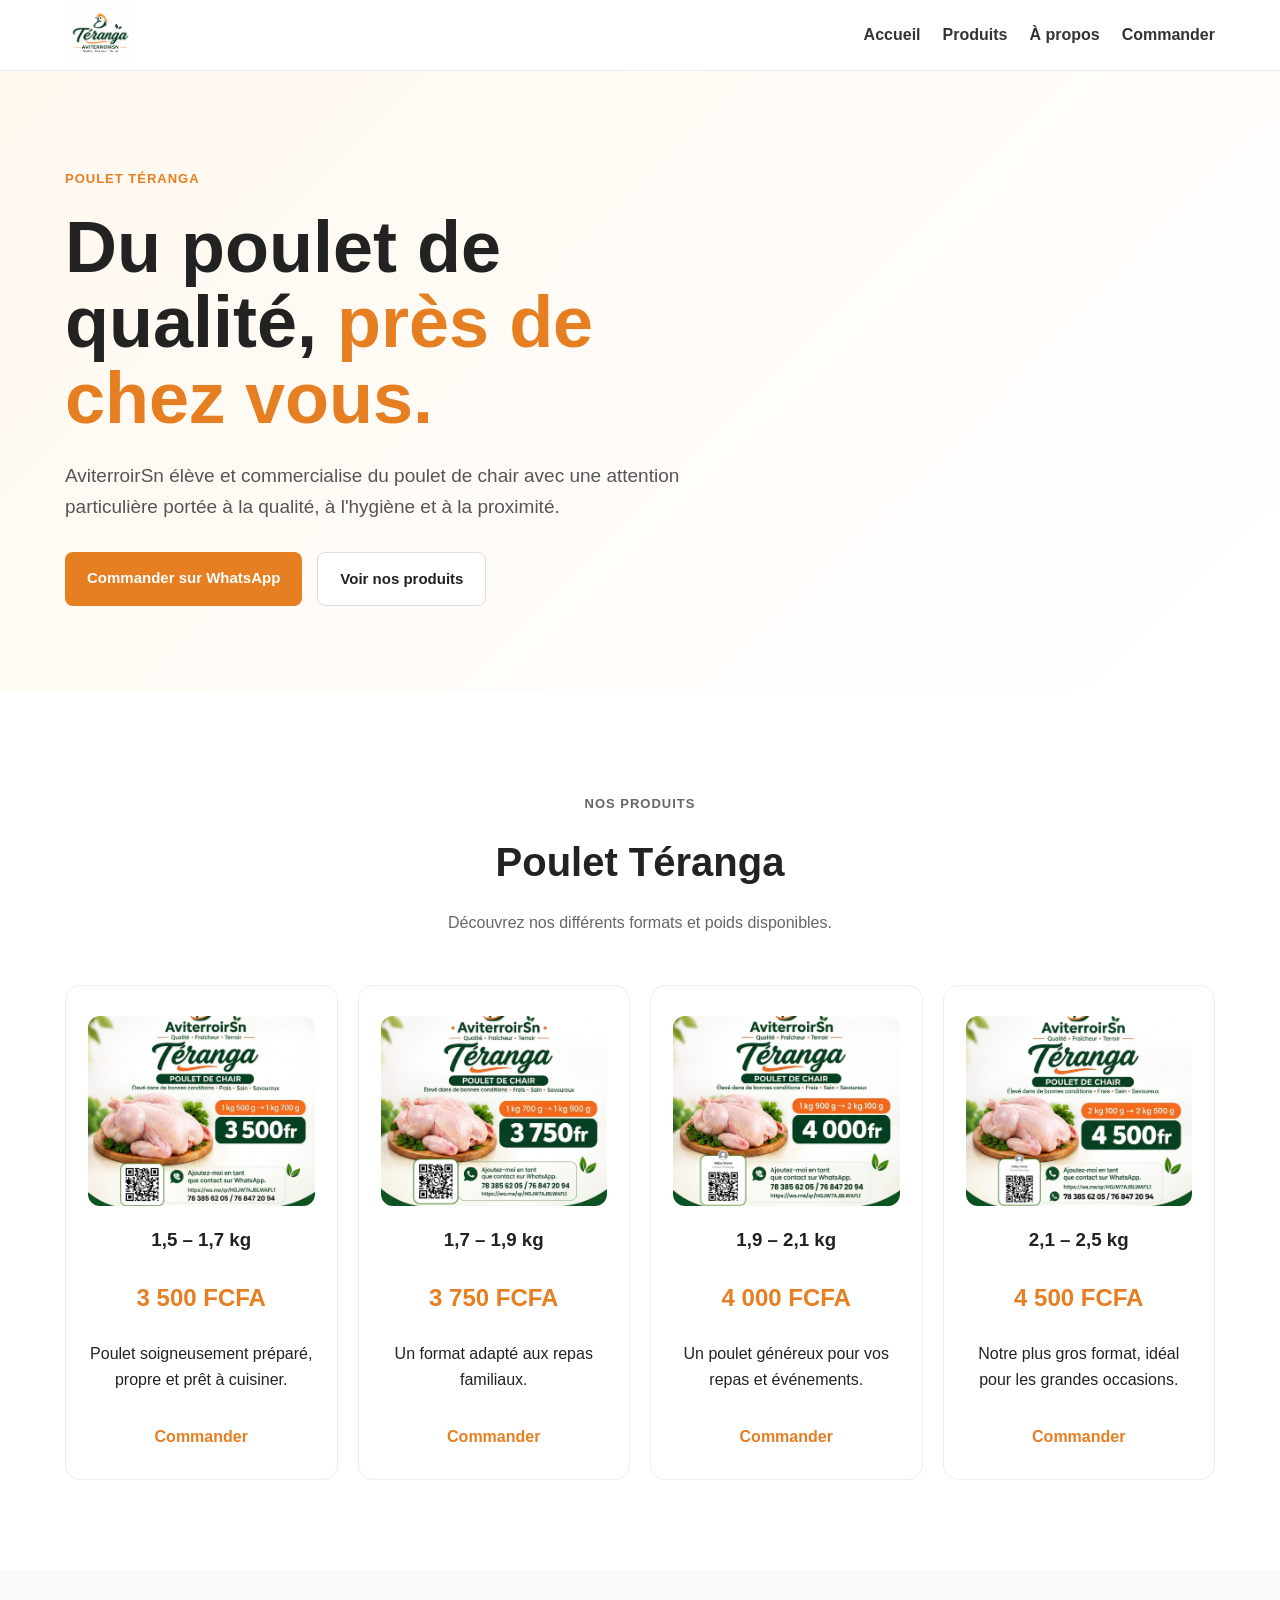
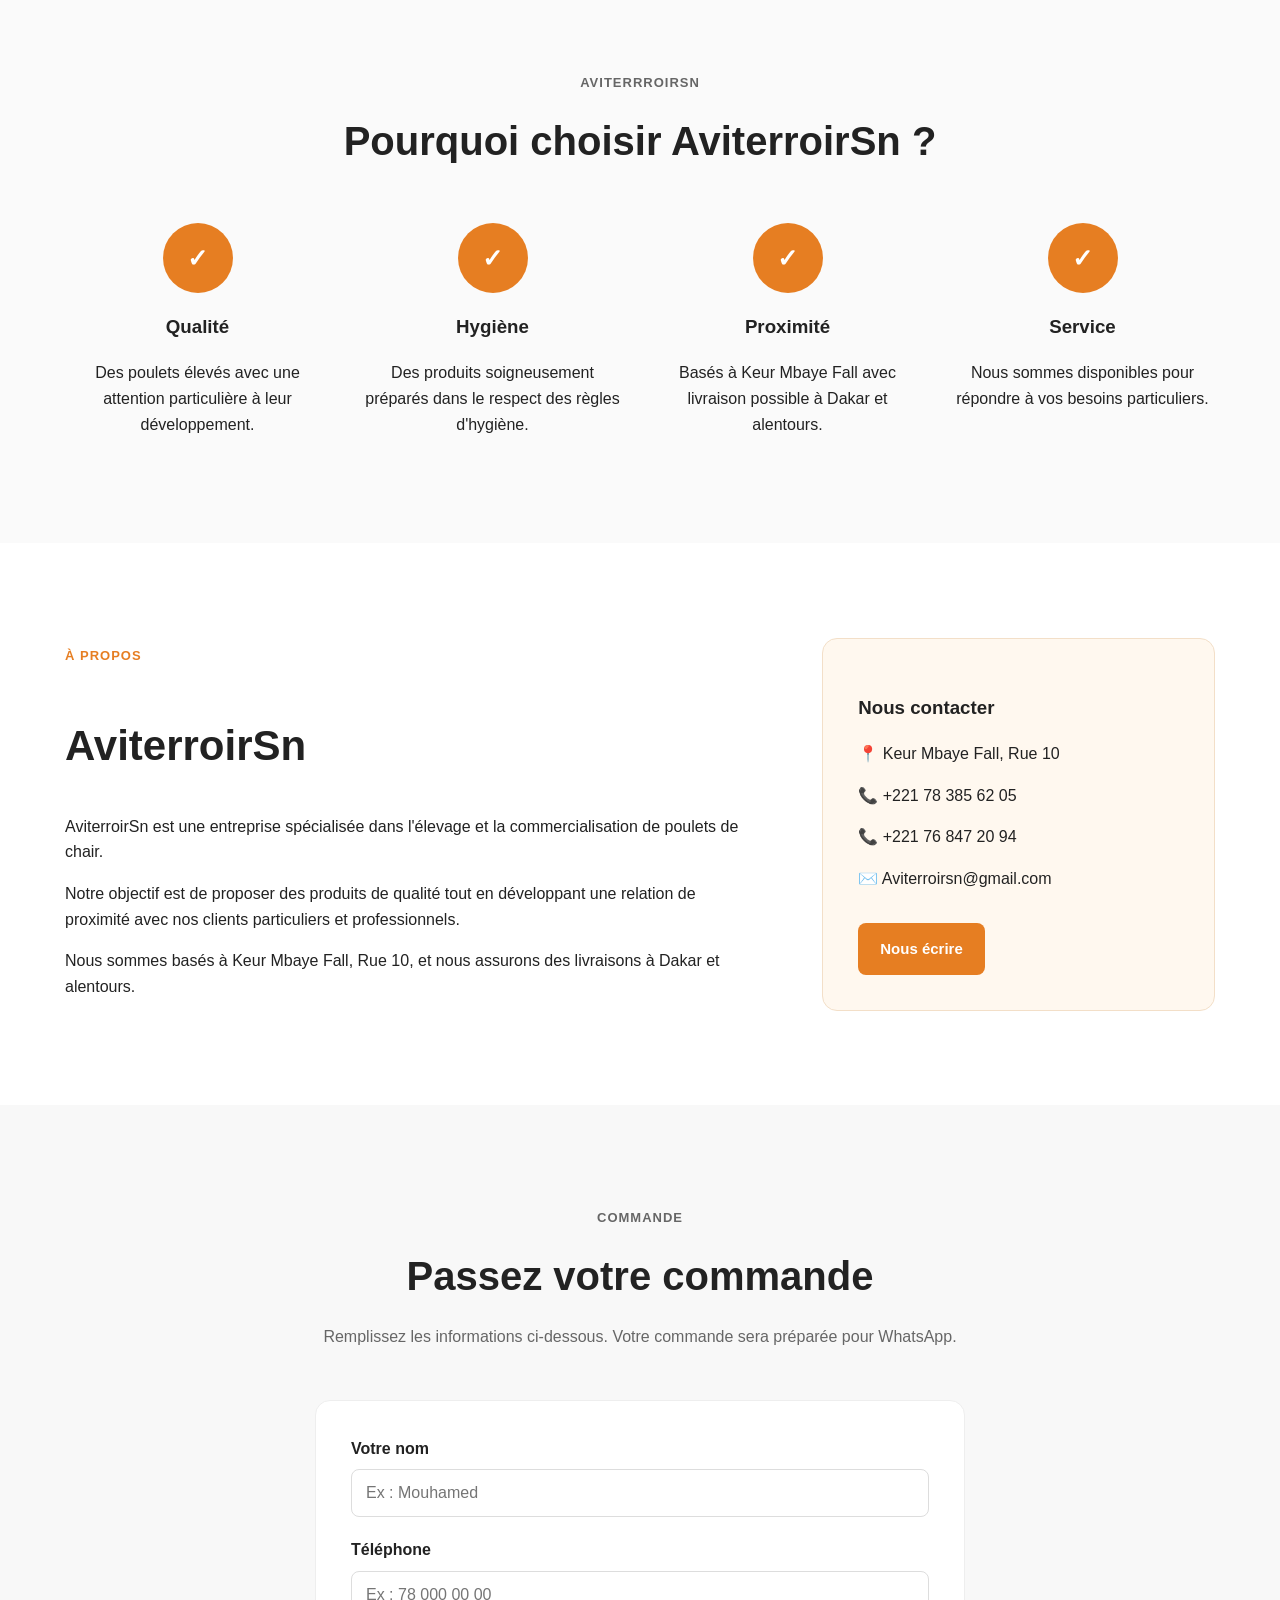
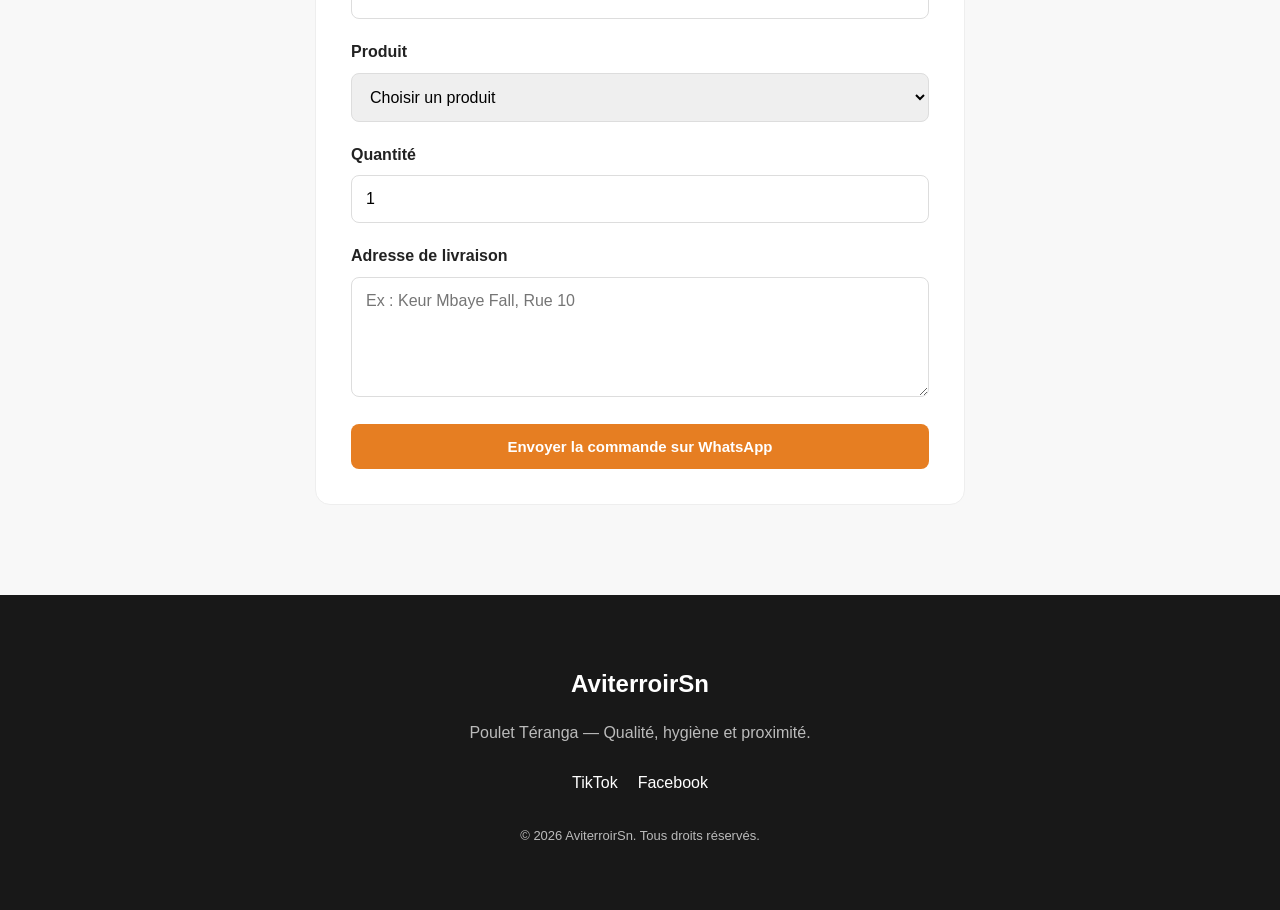
==== index.html @ d0da6301 "Premier lancement du site AviterroirSn" ====
<!DOCTYPE html>
<html lang="fr">
<head>
    <meta charset="UTF-8">
    <meta name="viewport" content="width=device-width, initial-scale=1.0">

    <meta name="description"
          content="AviterroirSn - Poulet Téranga, élevage et commercialisation de poulets de chair à Dakar.">

    <title>AviterroirSn | Poulet Téranga</title>

    <link rel="stylesheet" href="style.css">
</head>

<body>

<header class="header">
    <div class="container nav">

        <a href="#accueil" class="logo">
            <img src="logo.jpg" alt="AviterroirSn">
        </a>

        <nav>
            <a href="#accueil">Accueil</a>
            <a href="#produits">Produits</a>
            <a href="#apropos">À propos</a>
            <a href="#commande">Commander</a>
        </nav>

    </div>
</header>

<main>

<!-- ACCUEIL -->

<section id="accueil" class="hero">

    <div class="container hero-content">

        <div class="hero-text">

            <p class="badge">POULET TÉRANGA</p>

            <h1>
                Du poulet de qualité,
                <span>près de chez vous.</span>
            </h1>

            <p class="intro">
                AviterroirSn élève et commercialise du poulet de chair
                avec une attention particulière portée à la qualité,
                à l'hygiène et à la proximité.
            </p>

            <div class="buttons">

                <a class="btn btn-primary"
                   href="https://wa.me/221783856205"
                   target="_blank">
                    Commander sur WhatsApp
                </a>

                <a class="btn btn-secondary"
                   href="#produits">
                    Voir nos produits
                </a>

            </div>

        </div>

    </div>

</section>


<!-- PRODUITS -->

<section id="produits" class="section">

    <div class="container">

        <div class="section-title">

            <p class="badge">NOS PRODUITS</p>

            <h2>
                Poulet Téranga
            </h2>

            <p>
                Découvrez nos différents formats et poids disponibles.
            </p>

        </div>


        <div class="products">

            
            <article class="product-card">
                <div class="product-icon">
                    <img src="IMG-20260929-WA0002.jpg" alt="Poulet Téranga 1,5 à 1,7 kg">
                </div>
                <h3>1,5 – 1,7 kg</h3>
                <p class="price">3 500 FCFA</p>
                <p>Poulet soigneusement préparé, propre et prêt à cuisiner.</p>
                <a href="#commande" class="product-link">Commander</a>
            </article>

            <article class="product-card">
                <div class="product-icon">
                    <img src="IMG-20260929-WA0004.jpg" alt="Poulet Téranga 1,7 à 1,9 kg">
                </div>
                <h3>1,7 – 1,9 kg</h3>
                <p class="price">3 750 FCFA</p>
                <p>Un format adapté aux repas familiaux.</p>
                <a href="#commande" class="product-link">Commander</a>
            </article>

            <article class="product-card">
                <div class="product-icon">
                    <img src="IMG-20260929-WA0003.jpg" alt="Poulet Téranga 1,9 à 2,1 kg">
                </div>
                <h3>1,9 – 2,1 kg</h3>
                <p class="price">4 000 FCFA</p>
                <p>Un poulet généreux pour vos repas et événements.</p>
                <a href="#commande" class="product-link">Commander</a>
            </article>

            <article class="product-card">
                <div class="product-icon">
                    <img src="IMG-20260929-WA0001.jpg" alt="Poulet Téranga 2,1 à 2,5 kg">
                </div>
                <h3>2,1 – 2,5 kg</h3>
                <p class="price">4 500 FCFA</p>
                <p>Notre plus gros format, idéal pour les grandes occasions.</p>
                <a href="#commande" class="product-link">Commander</a>
            </article>
            

        </div>

    </div>

</section>


<!-- POURQUOI NOUS -->

<section class="section section-light">

    <div class="container">

        <div class="section-title">

            <p class="badge">
                AVITERRROIRSN
            </p>

            <h2>
                Pourquoi choisir AviterroirSn ?
            </h2>

        </div>


        <div class="advantages">

            <div>

                <div class="advantage-icon">✓</div>

                <h3>Qualité</h3>

                <p>
                    Des poulets élevés avec une attention
                    particulière à leur développement.
                </p>

            </div>


            <div>

                <div class="advantage-icon">✓</div>

                <h3>Hygiène</h3>

                <p>
                    Des produits soigneusement préparés
                    dans le respect des règles d'hygiène.
                </p>

            </div>


            <div>

                <div class="advantage-icon">✓</div>

                <h3>Proximité</h3>

                <p>
                    Basés à Keur Mbaye Fall avec livraison
                    possible à Dakar et alentours.
                </p>

            </div>


            <div>

                <div class="advantage-icon">✓</div>

                <h3>Service</h3>

                <p>
                    Nous sommes disponibles pour répondre
                    à vos besoins particuliers.
                </p>

            </div>

        </div>

    </div>

</section>


<!-- A PROPOS -->

<section id="apropos" class="section">

    <div class="container about">

        <div>

            <p class="badge">
                À PROPOS
            </p>

            <h2>
                AviterroirSn
            </h2>

            <p>
                AviterroirSn est une entreprise spécialisée dans
                l'élevage et la commercialisation de poulets de chair.
            </p>

            <p>
                Notre objectif est de proposer des produits de qualité
                tout en développant une relation de proximité avec
                nos clients particuliers et professionnels.
            </p>

            <p>
                Nous sommes basés à Keur Mbaye Fall, Rue 10,
                et nous assurons des livraisons à Dakar et alentours.
            </p>

        </div>


        <div class="contact-box">

            <h3>Nous contacter</h3>

            <p>
                📍 Keur Mbaye Fall, Rue 10
            </p>

            <p>
                📞 +221 78 385 62 05
            </p>

            <p>
                📞 +221 76 847 20 94
            </p>

            <p>
                ✉️ Aviterroirsn@gmail.com
            </p>

            <a class="btn btn-primary"
               href="https://wa.me/221783856205"
               target="_blank">
                Nous écrire
            </a>

        </div>

    </div>

</section>


<!-- COMMANDE -->

<section id="commande" class="section order-section">

    <div class="container">

        <div class="section-title">

            <p class="badge">
                COMMANDE
            </p>

            <h2>
                Passez votre commande
            </h2>

            <p>
                Remplissez les informations ci-dessous.
                Votre commande sera préparée pour WhatsApp.
            </p>

        </div>


        <form id="orderForm" class="order-form">

            <label>
                Votre nom

                <input
                    type="text"
                    id="name"
                    placeholder="Ex : Mouhamed"
                    required>

            </label>


            <label>
                Téléphone

                <input
                    type="tel"
                    id="phone"
                    placeholder="Ex : 78 000 00 00"
                    required>

            </label>


            <label>
                Produit

                <select id="product" required>

                    <option value="">
                        Choisir un produit
                    </option>

                    <option value="Poulet 1,5 – 1,7 kg - 3500 FCFA">
                        1,5 – 1,7 kg — 3 500 FCFA
                    </option>

                    <option value="Poulet 1,7 – 1,9 kg - 3750 FCFA">
                        1,7 – 1,9 kg — 3 750 FCFA
                    </option>

                    <option value="Poulet 1,9 – 2,1 kg - 4000 FCFA">
                        1,9 – 2,1 kg — 4 000 FCFA
                    </option>

                    <option value="Poulet 2,1 – 2,5 kg - 4500 FCFA">
                        2,1 – 2,5 kg — 4 500 FCFA
                    </option>

                </select>

            </label>


            <label>
                Quantité

                <input
                    type="number"
                    id="quantity"
                    min="1"
                    value="1"
                    required>

            </label>


            <label>
                Adresse de livraison

                <textarea
                    id="address"
                    placeholder="Ex : Keur Mbaye Fall, Rue 10"
                    required></textarea>

            </label>


            <button
                type="submit"
                class="btn btn-primary submit-button">

                Envoyer la commande sur WhatsApp

            </button>

        </form>

    </div>

</section>

</main>


<!-- FOOTER -->

<footer class="footer">

    <div class="container">

        <h2>
            AviterroirSn
        </h2>

        <p>
            Poulet Téranga — Qualité, hygiène et proximité.
        </p>

        <div class="socials">

            <a href="https://www.tiktok.com/@aviterroir"
               target="_blank">
                TikTok
            </a>

            <a href="https://www.facebook.com/AviterroirSn"
               target="_blank">
                Facebook
            </a>

        </div>

        <p class="copyright">
            © 2026 AviterroirSn. Tous droits réservés.
        </p>

    </div>

</footer>


<script src="script.js"></script>

</body>
</html>
---- style.css ----
* {
    box-sizing: border-box;
}

html {
    scroll-behavior: smooth;
}

body {
    margin: 0;
    font-family: Arial, Helvetica, sans-serif;
    color: #222;
    background: #fff;
    line-height: 1.6;
}

.container {
    width: 90%;
    max-width: 1150px;
    margin: auto;
}

/* =========================
   NAVIGATION
========================= */

.header {
    position: sticky;
    top: 0;
    z-index: 1000;
    background: #fff;
    border-bottom: 1px solid #eee;
}

.nav {
    min-height: 65px;
    display: flex;
    align-items: center;
    justify-content: space-between;
    gap: 20px;
}

/* LOGO */

.logo {
    display: flex;
    align-items: center;
    text-decoration: none;
    line-height: 0;
    flex-shrink: 0;
}

.logo img {
    width: 70px;
    height: 70px;
    max-width: 70px;
    object-fit: contain;
    display: block;
}

/* MENU */

nav {
    display: flex;
    align-items: center;
    gap: 22px;
}

nav a {
    color: #333;
    text-decoration: none;
    font-weight: 600;
    white-space: nowrap;
}

nav a:hover {
    color: #e67e22;
}

/* =========================
   HERO
========================= */

.hero {
    min-height: 620px;
    display: flex;
    align-items: center;
    background: linear-gradient(
        135deg,
        #fff8ef,
        #ffffff
    );
}

.hero-content {
    padding: 70px 0;
}

.hero-text {
    max-width: 700px;
}

.badge {
    display: inline-block;
    font-size: 13px;
    font-weight: 800;
    letter-spacing: 1px;
    color: #e67e22;
    margin-bottom: 10px;
}

h1 {
    font-size: clamp(42px, 7vw, 72px);
    line-height: 1.05;
    margin: 10px 0 25px;
}

h1 span {
    color: #e67e22;
}

.intro {
    font-size: 19px;
    max-width: 650px;
    color: #555;
}

.buttons {
    margin-top: 30px;
    display: flex;
    flex-wrap: wrap;
    gap: 15px;
}

/* =========================
   BOUTONS
========================= */

.btn {
    display: inline-block;
    padding: 14px 22px;
    border-radius: 8px;
    text-decoration: none;
    font-weight: 700;
    border: none;
    cursor: pointer;
    font-size: 15px;
}

.btn-primary {
    background: #e67e22;
    color: white;
}

.btn-primary:hover {
    background: #cf6d17;
}

.btn-secondary {
    background: white;
    color: #222;
    border: 1px solid #ddd;
}

/* =========================
   SECTIONS
========================= */

.section {
    padding: 90px 0;
}

.section-light {
    background: #fafafa;
}

.section-title {
    text-align: center;
    max-width: 700px;
    margin: 0 auto 50px;
}

.section-title h2 {
    font-size: 40px;
    margin: 5px 0 10px;
}

.section-title p {
    color: #666;
}

/* =========================
   PRODUITS
========================= */

.products {
    display: grid;
    grid-template-columns: repeat(4, 1fr);
    gap: 20px;
}

.product-card {
    padding: 30px 22px;
    background: white;
    border: 1px solid #eee;
    border-radius: 15px;
    text-align: center;
    transition: transform 0.2s;
}

.product-card:hover {
    transform: translateY(-5px);
}

.product-icon {
    font-size: 42px;
}

.product-card h3 {
    margin-bottom: 5px;
}

.price {
    font-size: 24px;
    font-weight: 800;
    color: #e67e22;
}

.product-link {
    display: inline-block;
    margin-top: 15px;
    color: #e67e22;
    font-weight: bold;
    text-decoration: none;
}

/* =========================
   AVANTAGES
========================= */

.advantages {
    display: grid;
    grid-template-columns: repeat(4, 1fr);
    gap: 30px;
    text-align: center;
}

.advantage-icon {
    margin: auto;
    width: 70px;
    height: 70px;
    border-radius: 50%;
    background: #e67e22;
    color: white;
    display: flex;
    align-items: center;
    justify-content: center;
    font-size: 25px;
    font-weight: bold;
}

/* =========================
   A PROPOS
========================= */

.about {
    display: grid;
    grid-template-columns: 1.4fr 0.8fr;
    gap: 70px;
    align-items: center;
}

.about h2 {
    font-size: 42px;
}

.contact-box {
    padding: 35px;
    background: #fff8ef;
    border-radius: 15px;
    border: 1px solid #f3dfc8;
}

.contact-box .btn {
    margin-top: 15px;
}

/* =========================
   COMMANDE
========================= */

.order-section {
    background: #f8f8f8;
}

.order-form {
    max-width: 650px;
    margin: auto;
    background: white;
    padding: 35px;
    border-radius: 15px;
    border: 1px solid #eee;
}

.order-form label {
    display: block;
    font-weight: 700;
    margin-bottom: 20px;
}

.order-form input,
.order-form select,
.order-form textarea {
    width: 100%;
    padding: 14px;
    margin-top: 8px;
    border: 1px solid #ddd;
    border-radius: 8px;
    font-size: 16px;
    font-family: inherit;
}

.order-form textarea {
    min-height: 120px;
    resize: vertical;
}

.submit-button {
    width: 100%;
}

/* =========================
   FOOTER
========================= */

.footer {
    background: #181818;
    color: white;
    padding: 50px 0;
    text-align: center;
}

.footer h2 {
    margin-bottom: 5px;
}

.footer p {
    color: #bbb;
}

.socials {
    display: flex;
    justify-content: center;
    gap: 20px;
    margin: 25px 0;
}

.socials a {
    color: white;
    text-decoration: none;
}

.copyright {
    margin-top: 30px;
    font-size: 13px;
}

/* =========================
   TABLETTE
========================= */

@media (max-width: 900px) {

    nav {
        display: none;
    }

    .products {
        grid-template-columns: repeat(2, 1fr);
    }

    .advantages {
        grid-template-columns: repeat(2, 1fr);
    }

    .about {
        grid-template-columns: 1fr;
        gap: 35px;
    }
}

/* =========================
   MOBILE
========================= */

@media (max-width: 600px) {

    .nav {
        min-height: 60px;
    }

    .logo img {
        width: 60px;
        height: 60px;
        max-width: 60px;
    }

    .hero {
        min-height: 550px;
    }

    .section {
        padding: 65px 0;
    }

    .products {
        grid-template-columns: 1fr;
    }

    .advantages {
        grid-template-columns: 1fr;
    }

    .buttons {
        flex-direction: column;
    }

    .buttons .btn {
        text-align: center;
        width: 100%;
    }

    .order-form {
        padding: 25px 18px;
    }
}

.product-icon {
    width: 100%;
    height: 190px;
    overflow: hidden;
    border-radius: 12px;
    margin-bottom: 18px;
}

.product-icon img {
    width: 100%;
    height: 100%;
    object-fit: cover;
    display: block;
}
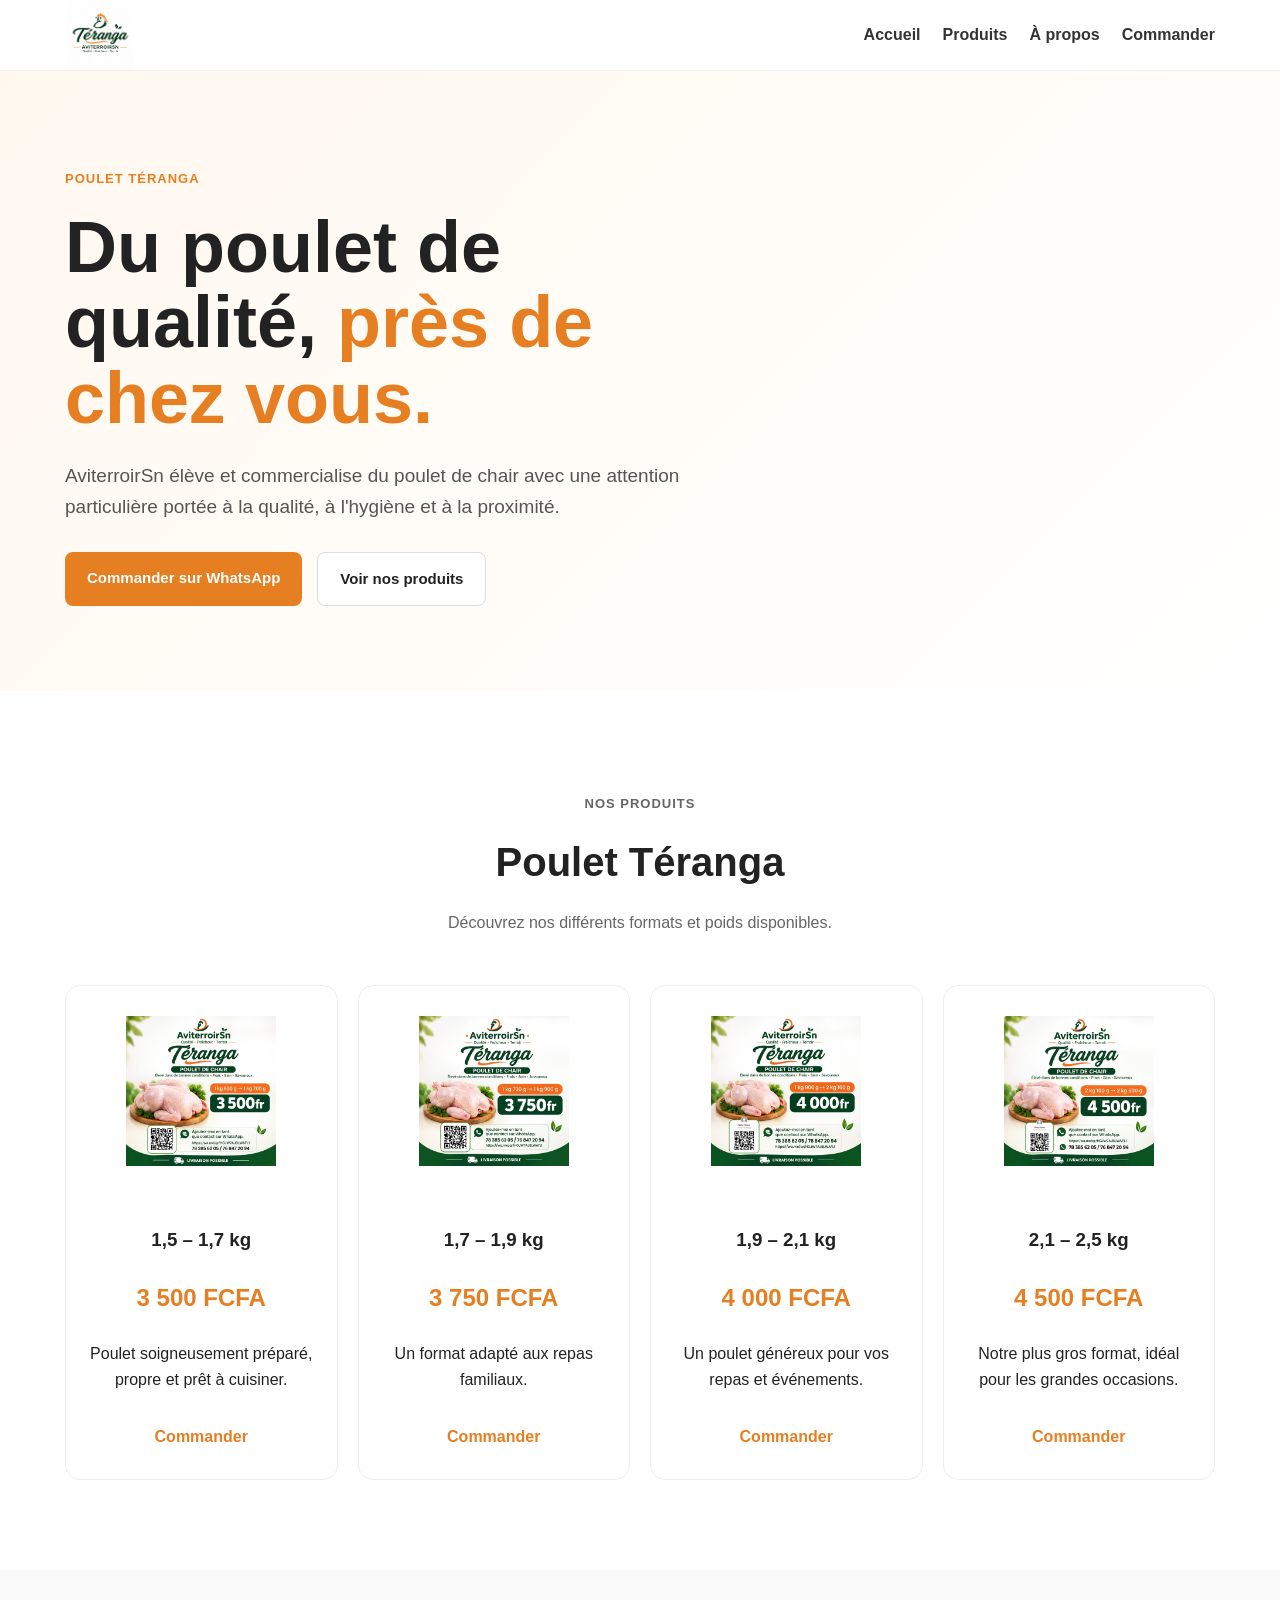
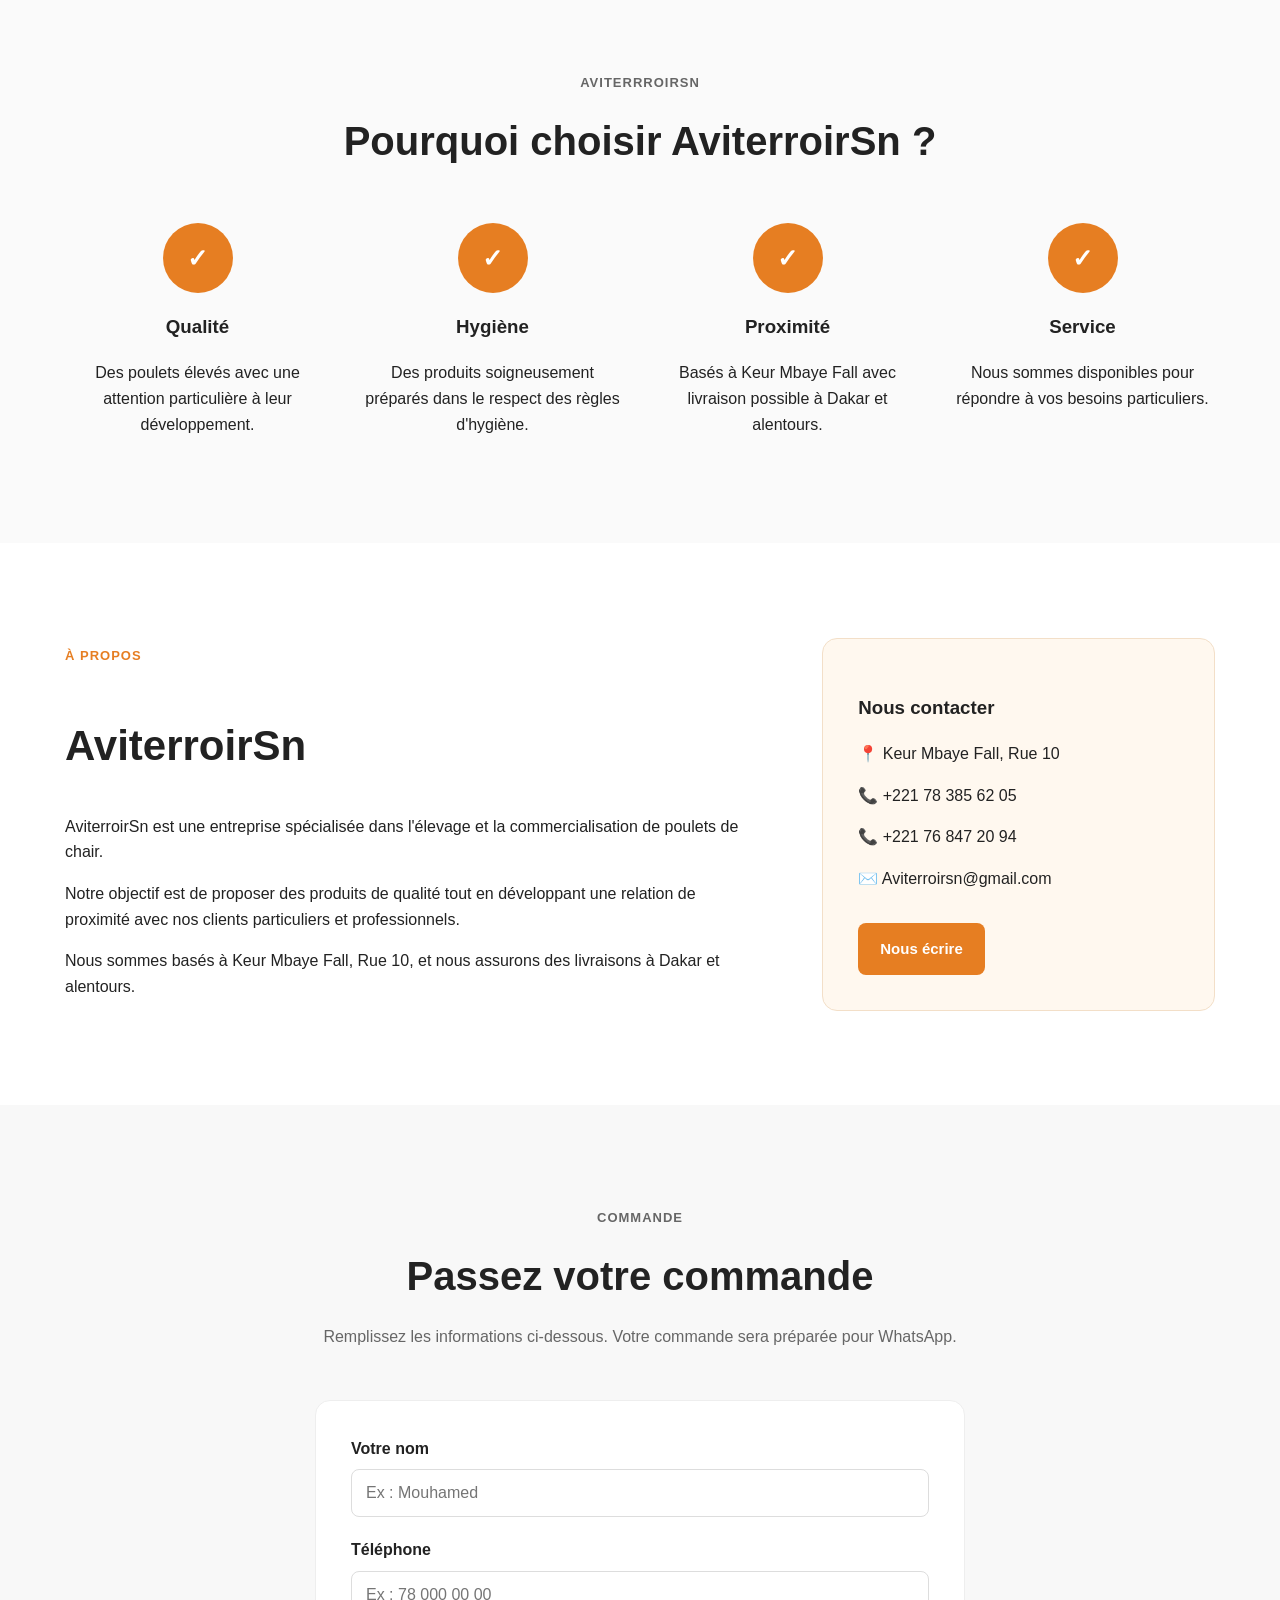
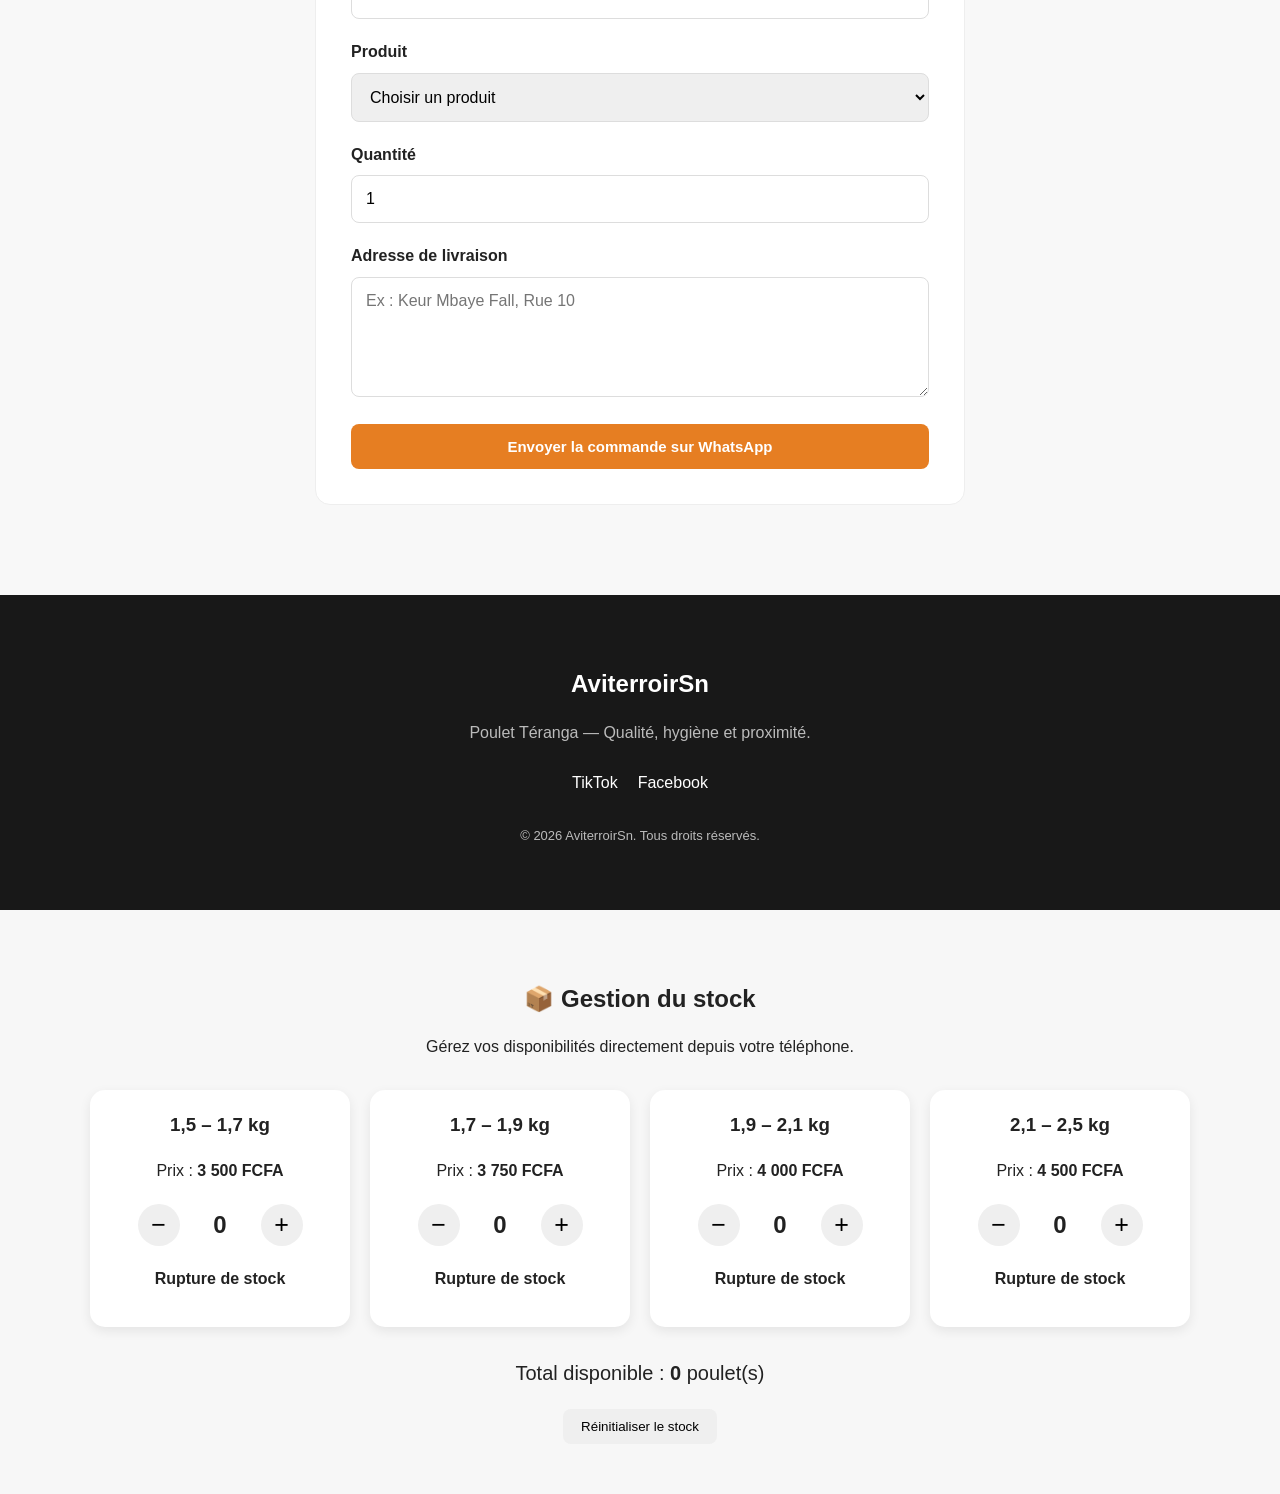
==== commit c0d161be: "Ajouter la gestion du stock" ====
--- a/index.html
+++ b/index.html
@@ -459,5 +459,69 @@
 
 <script src="script.js"></script>
 
+
+<section id="gestion-stock" class="stock-section">
+    <div class="stock-container">
+        <h2>📦 Gestion du stock</h2>
+        <p class="stock-intro">Gérez vos disponibilités directement depuis votre téléphone.</p>
+
+        <div class="stock-grid">
+
+            <div class="stock-card">
+                <h3>1,5 – 1,7 kg</h3>
+                <p>Prix : <strong>3 500 FCFA</strong></p>
+                <div class="stock-quantity">
+                    <button type="button" onclick="modifierStock(0, -1)">−</button>
+                    <span id="stock-0">0</span>
+                    <button type="button" onclick="modifierStock(0, 1)">+</button>
+                </div>
+                <p id="etat-0" class="stock-etat">Rupture de stock</p>
+            </div>
+
+            <div class="stock-card">
+                <h3>1,7 – 1,9 kg</h3>
+                <p>Prix : <strong>3 750 FCFA</strong></p>
+                <div class="stock-quantity">
+                    <button type="button" onclick="modifierStock(1, -1)">−</button>
+                    <span id="stock-1">0</span>
+                    <button type="button" onclick="modifierStock(1, 1)">+</button>
+                </div>
+                <p id="etat-1" class="stock-etat">Rupture de stock</p>
+            </div>
+
+            <div class="stock-card">
+                <h3>1,9 – 2,1 kg</h3>
+                <p>Prix : <strong>4 000 FCFA</strong></p>
+                <div class="stock-quantity">
+                    <button type="button" onclick="modifierStock(2, -1)">−</button>
+                    <span id="stock-2">0</span>
+                    <button type="button" onclick="modifierStock(2, 1)">+</button>
+                </div>
+                <p id="etat-2" class="stock-etat">Rupture de stock</p>
+            </div>
+
+            <div class="stock-card">
+                <h3>2,1 – 2,5 kg</h3>
+                <p>Prix : <strong>4 500 FCFA</strong></p>
+                <div class="stock-quantity">
+                    <button type="button" onclick="modifierStock(3, -1)">−</button>
+                    <span id="stock-3">0</span>
+                    <button type="button" onclick="modifierStock(3, 1)">+</button>
+                </div>
+                <p id="etat-3" class="stock-etat">Rupture de stock</p>
+            </div>
+
+        </div>
+
+        <div class="stock-total">
+            Total disponible : <strong id="stock-total">0</strong> poulet(s)
+        </div>
+
+        <button type="button" class="stock-reset" onclick="reinitialiserStock()">
+            Réinitialiser le stock
+        </button>
+    </div>
+</section>
+
 </body>
 </html>
--- a/style.css
+++ b/style.css
@@ -445,7 +445,102 @@
 
 .product-icon img {
     width: 100%;
-    height: 100%;
-    object-fit: cover;
+    height: 150px;
+    object-fit: contain;
+    object-position: center;
     display: block;
-}
+    margin: 0 auto;
+}
+
+/* ================================
+   GESTION DU STOCK
+   ================================ */
+
+.stock-section {
+    padding: 50px 20px;
+    background: #f7f7f7;
+}
+
+.stock-container {
+    max-width: 1100px;
+    margin: 0 auto;
+    text-align: center;
+}
+
+.stock-container h2 {
+    margin-bottom: 10px;
+}
+
+.stock-intro {
+    margin-bottom: 30px;
+}
+
+.stock-grid {
+    display: grid;
+    grid-template-columns: repeat(4, 1fr);
+    gap: 20px;
+}
+
+.stock-card {
+    background: #ffffff;
+    border-radius: 15px;
+    padding: 20px;
+    box-shadow: 0 4px 12px rgba(0, 0, 0, 0.08);
+}
+
+.stock-card h3 {
+    margin-top: 0;
+}
+
+.stock-quantity {
+    display: flex;
+    align-items: center;
+    justify-content: center;
+    gap: 18px;
+    margin: 20px 0;
+}
+
+.stock-quantity button {
+    width: 42px;
+    height: 42px;
+    border: none;
+    border-radius: 50%;
+    font-size: 25px;
+    cursor: pointer;
+}
+
+.stock-quantity span {
+    min-width: 45px;
+    font-size: 24px;
+    font-weight: bold;
+}
+
+.stock-etat {
+    font-weight: bold;
+}
+
+.stock-total {
+    margin-top: 30px;
+    font-size: 20px;
+}
+
+.stock-reset {
+    margin-top: 20px;
+    padding: 10px 18px;
+    border: none;
+    border-radius: 8px;
+    cursor: pointer;
+}
+
+@media (max-width: 800px) {
+    .stock-grid {
+        grid-template-columns: repeat(2, 1fr);
+    }
+}
+
+@media (max-width: 500px) {
+    .stock-grid {
+        grid-template-columns: 1fr;
+    }
+}
+
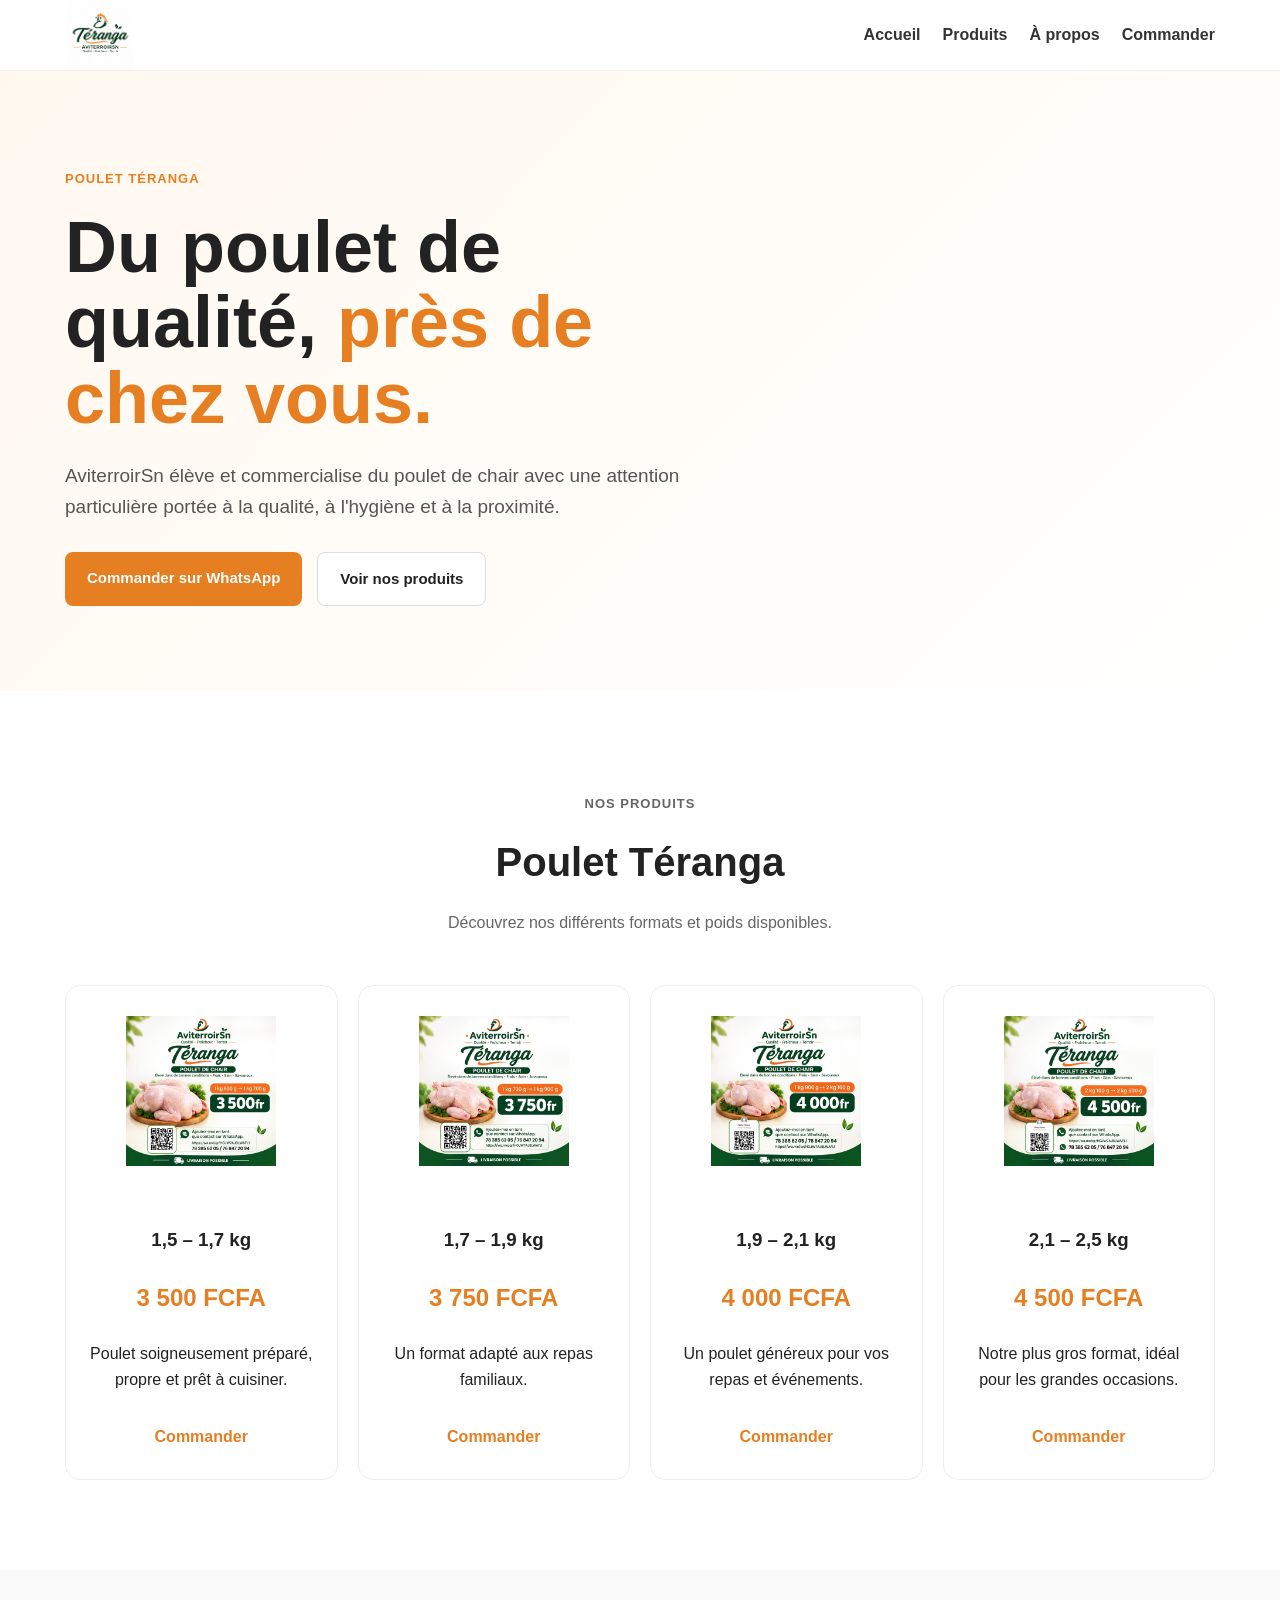
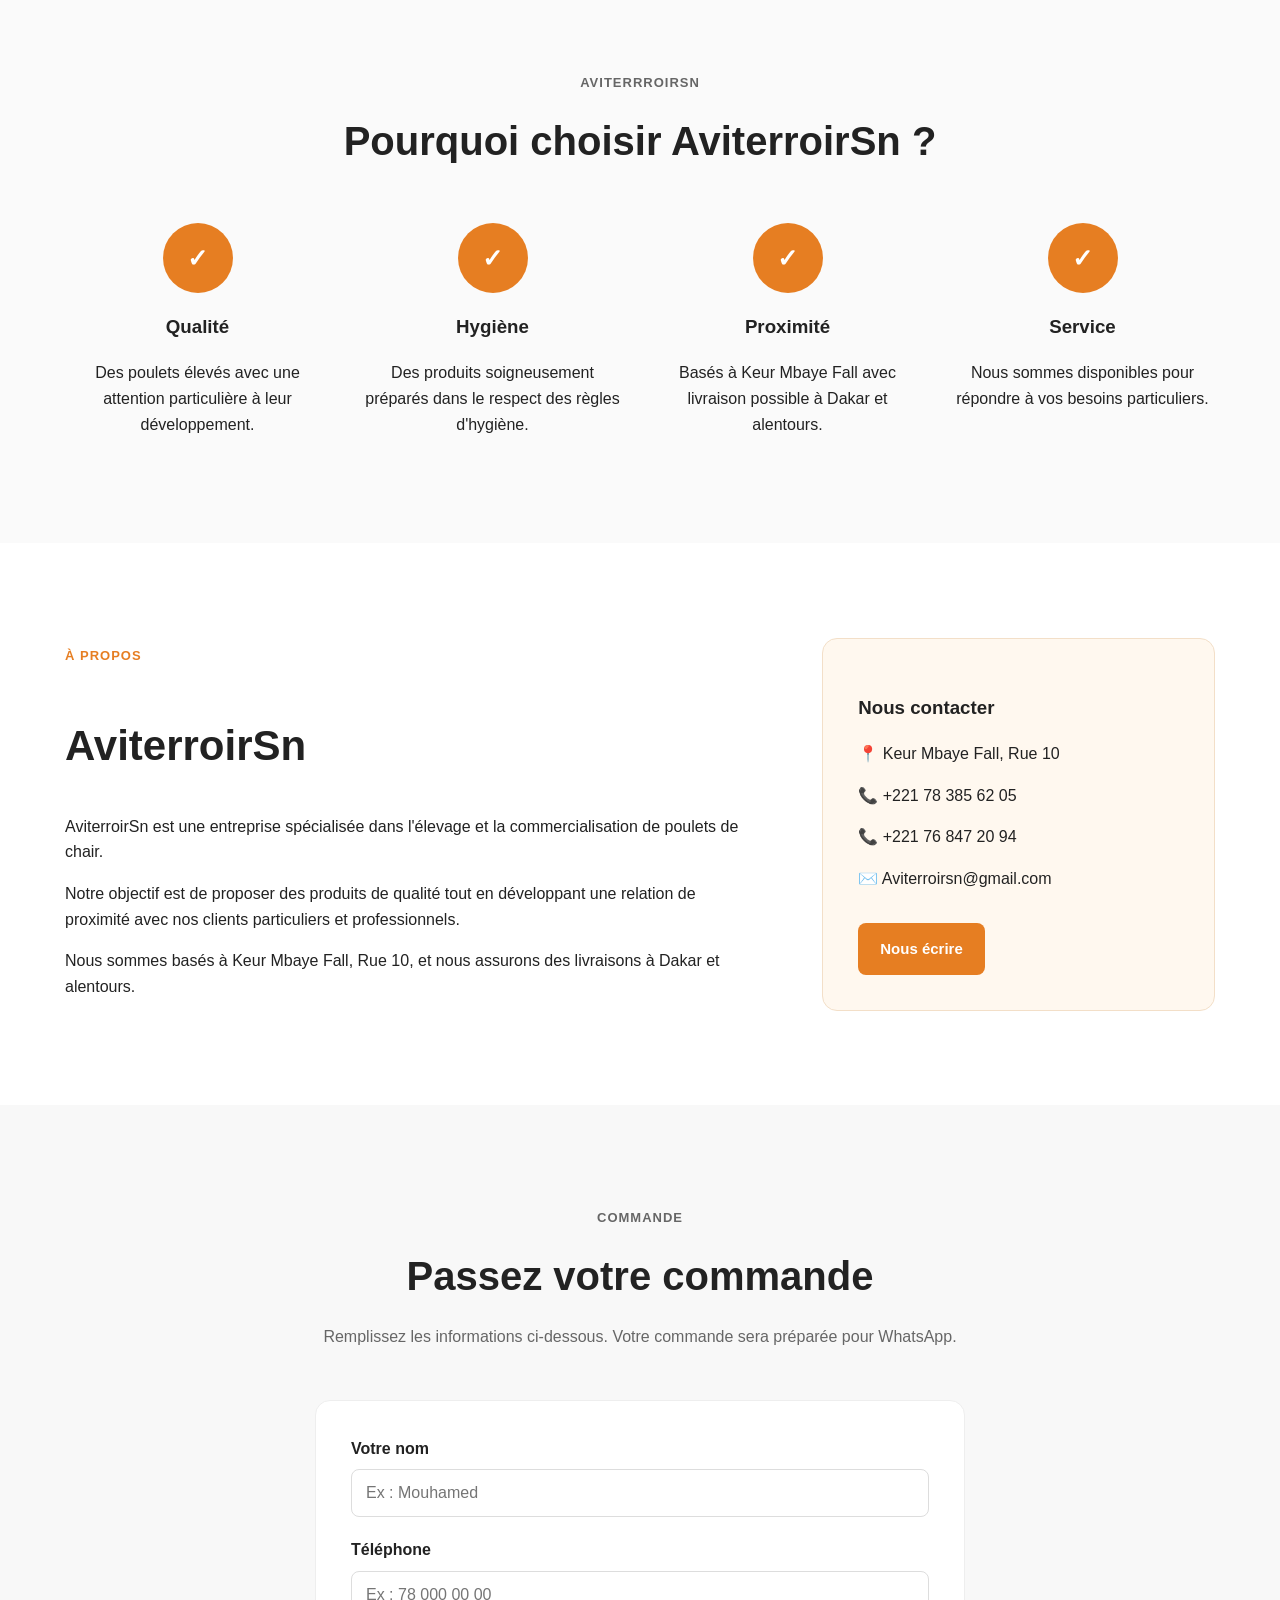
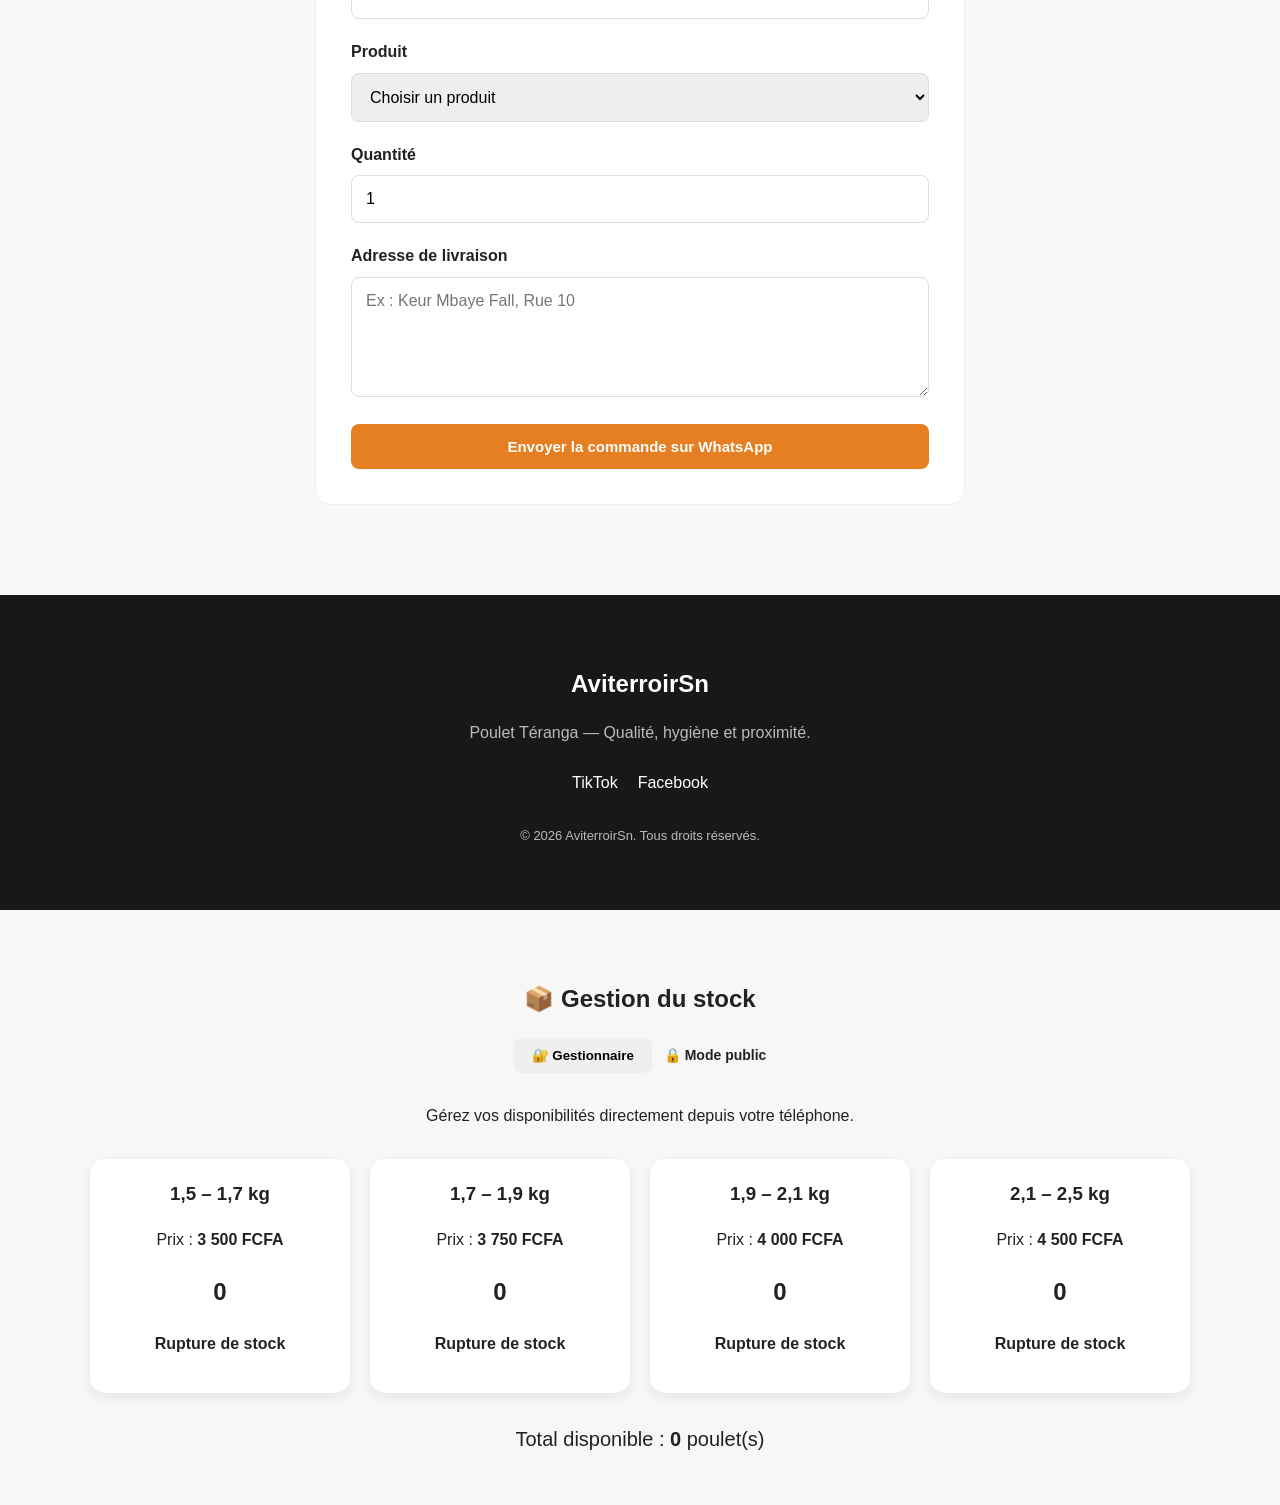
==== commit 1dd123ab: "Ajouter la protection administrateur du stock" ====
--- a/index.html
+++ b/index.html
@@ -463,6 +463,12 @@
 <section id="gestion-stock" class="stock-section">
     <div class="stock-container">
         <h2>📦 Gestion du stock</h2>
+
+        <div class="stock-admin">
+            <button type="button" id="admin-login">🔐 Gestionnaire</button>
+            <button type="button" id="admin-logout" style="display:none;">🔒 Verrouiller</button>
+            <span id="admin-status">Mode public</span>
+        </div>
         <p class="stock-intro">Gérez vos disponibilités directement depuis votre téléphone.</p>
 
         <div class="stock-grid">
--- a/style.css
+++ b/style.css
@@ -544,3 +544,30 @@
     }
 }
 
+
+/* ================================
+   ACCES ADMIN DU STOCK
+   ================================ */
+
+.stock-admin {
+    display: flex;
+    align-items: center;
+    justify-content: center;
+    gap: 12px;
+    flex-wrap: wrap;
+    margin: 20px 0 30px;
+}
+
+.stock-admin button {
+    padding: 10px 18px;
+    border: none;
+    border-radius: 8px;
+    cursor: pointer;
+    font-weight: bold;
+}
+
+#admin-status {
+    font-size: 14px;
+    font-weight: bold;
+}
+
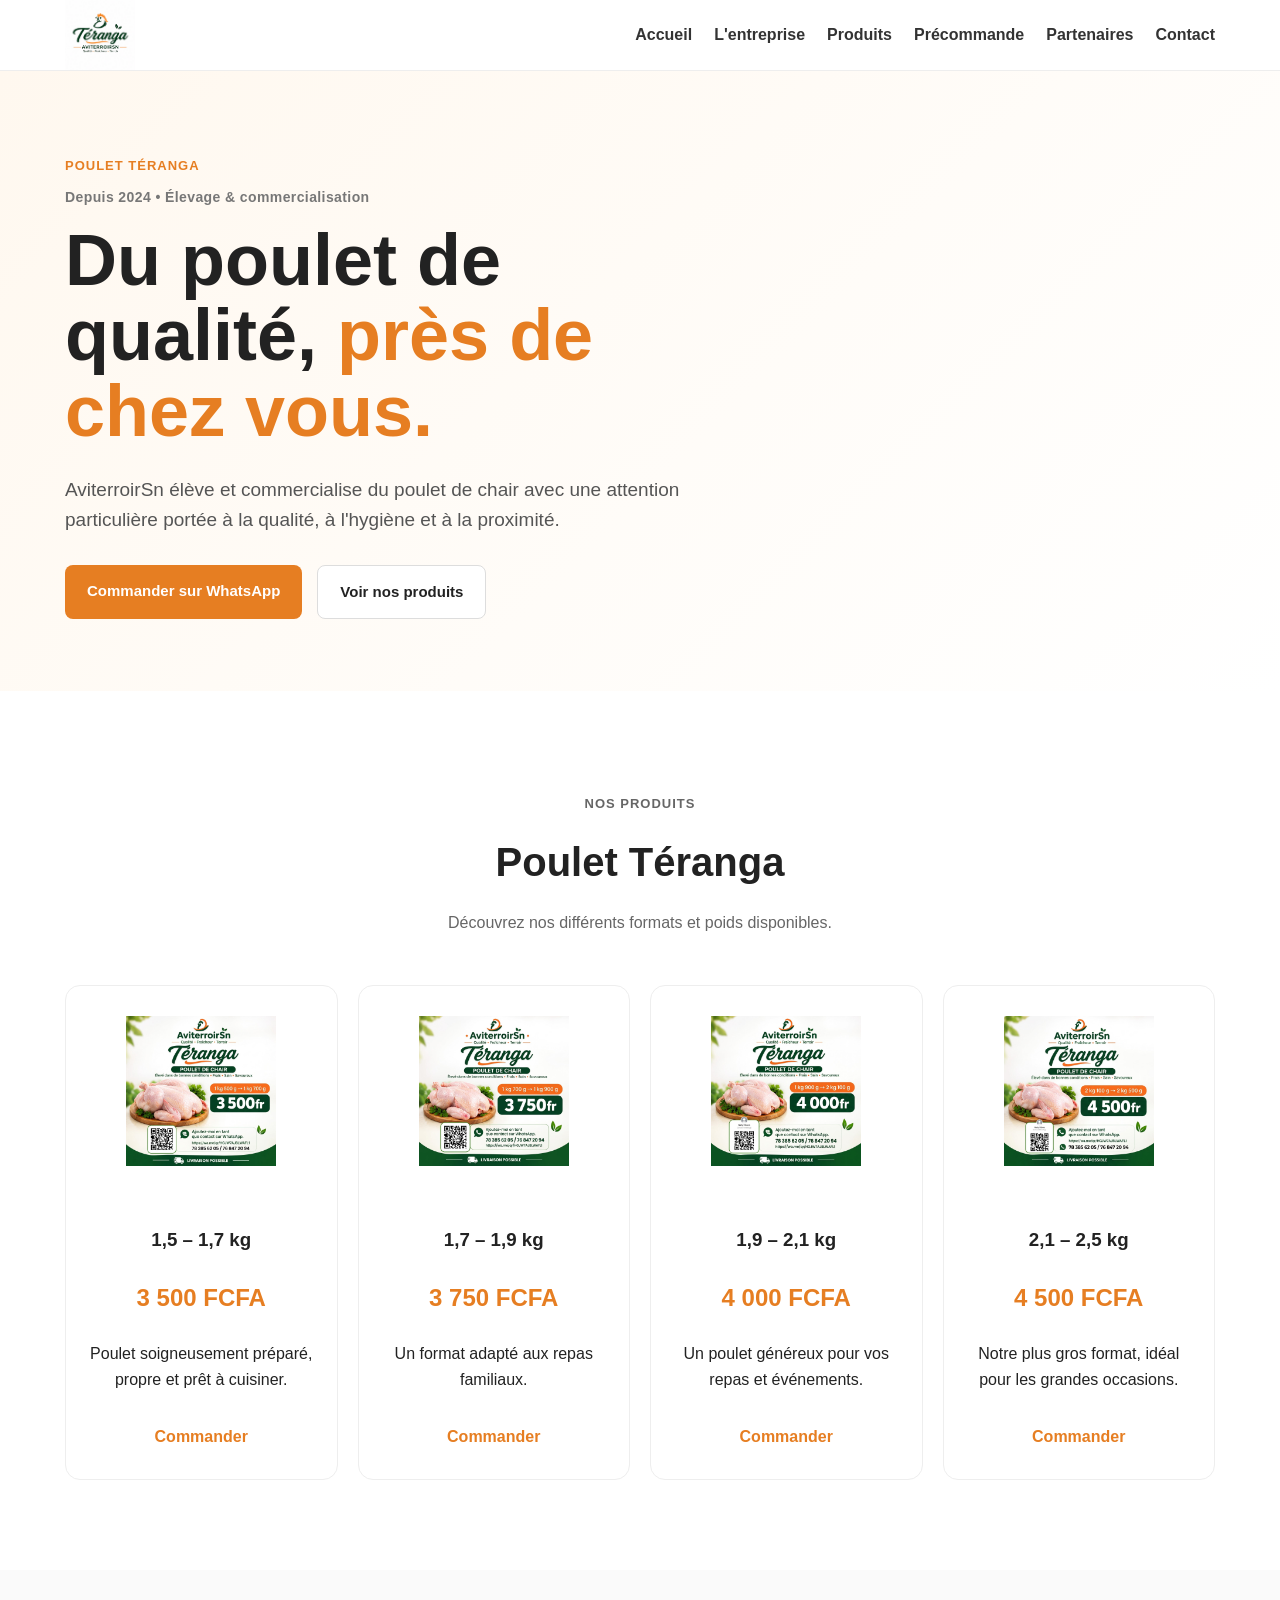
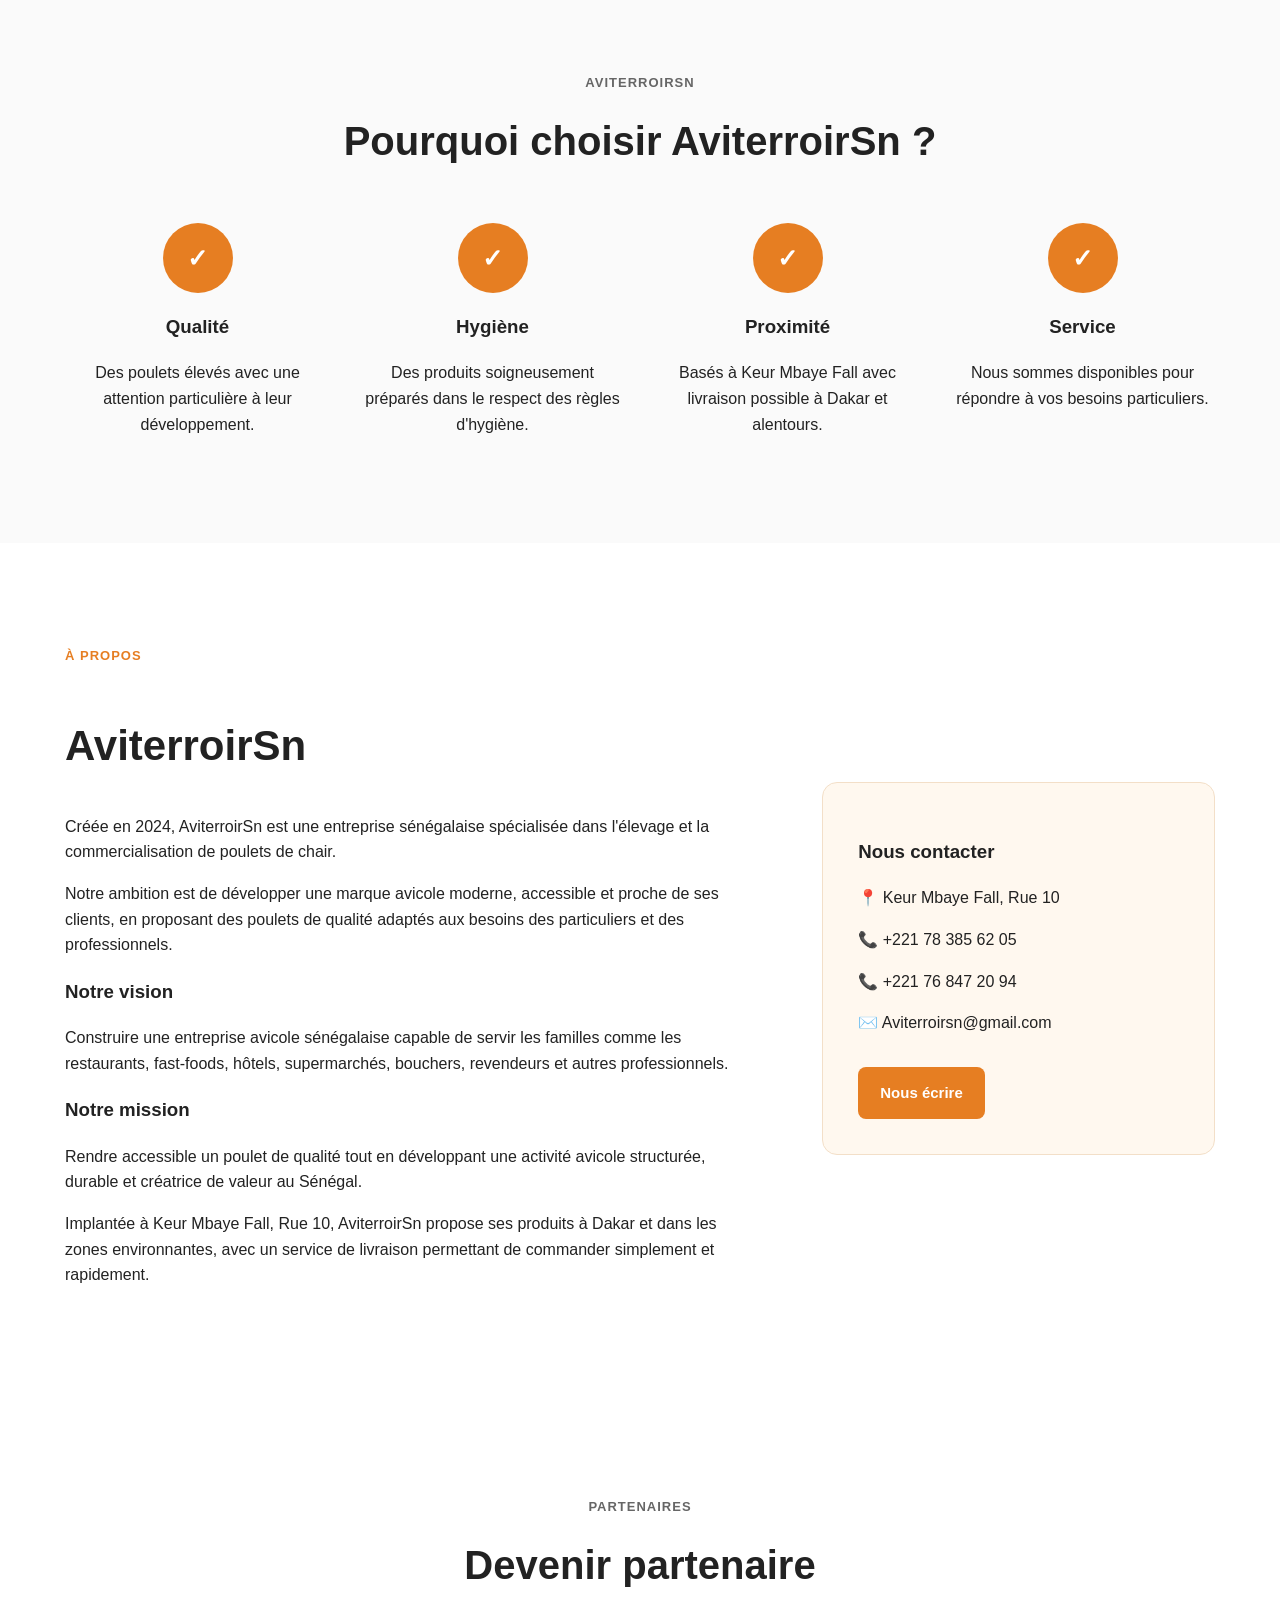
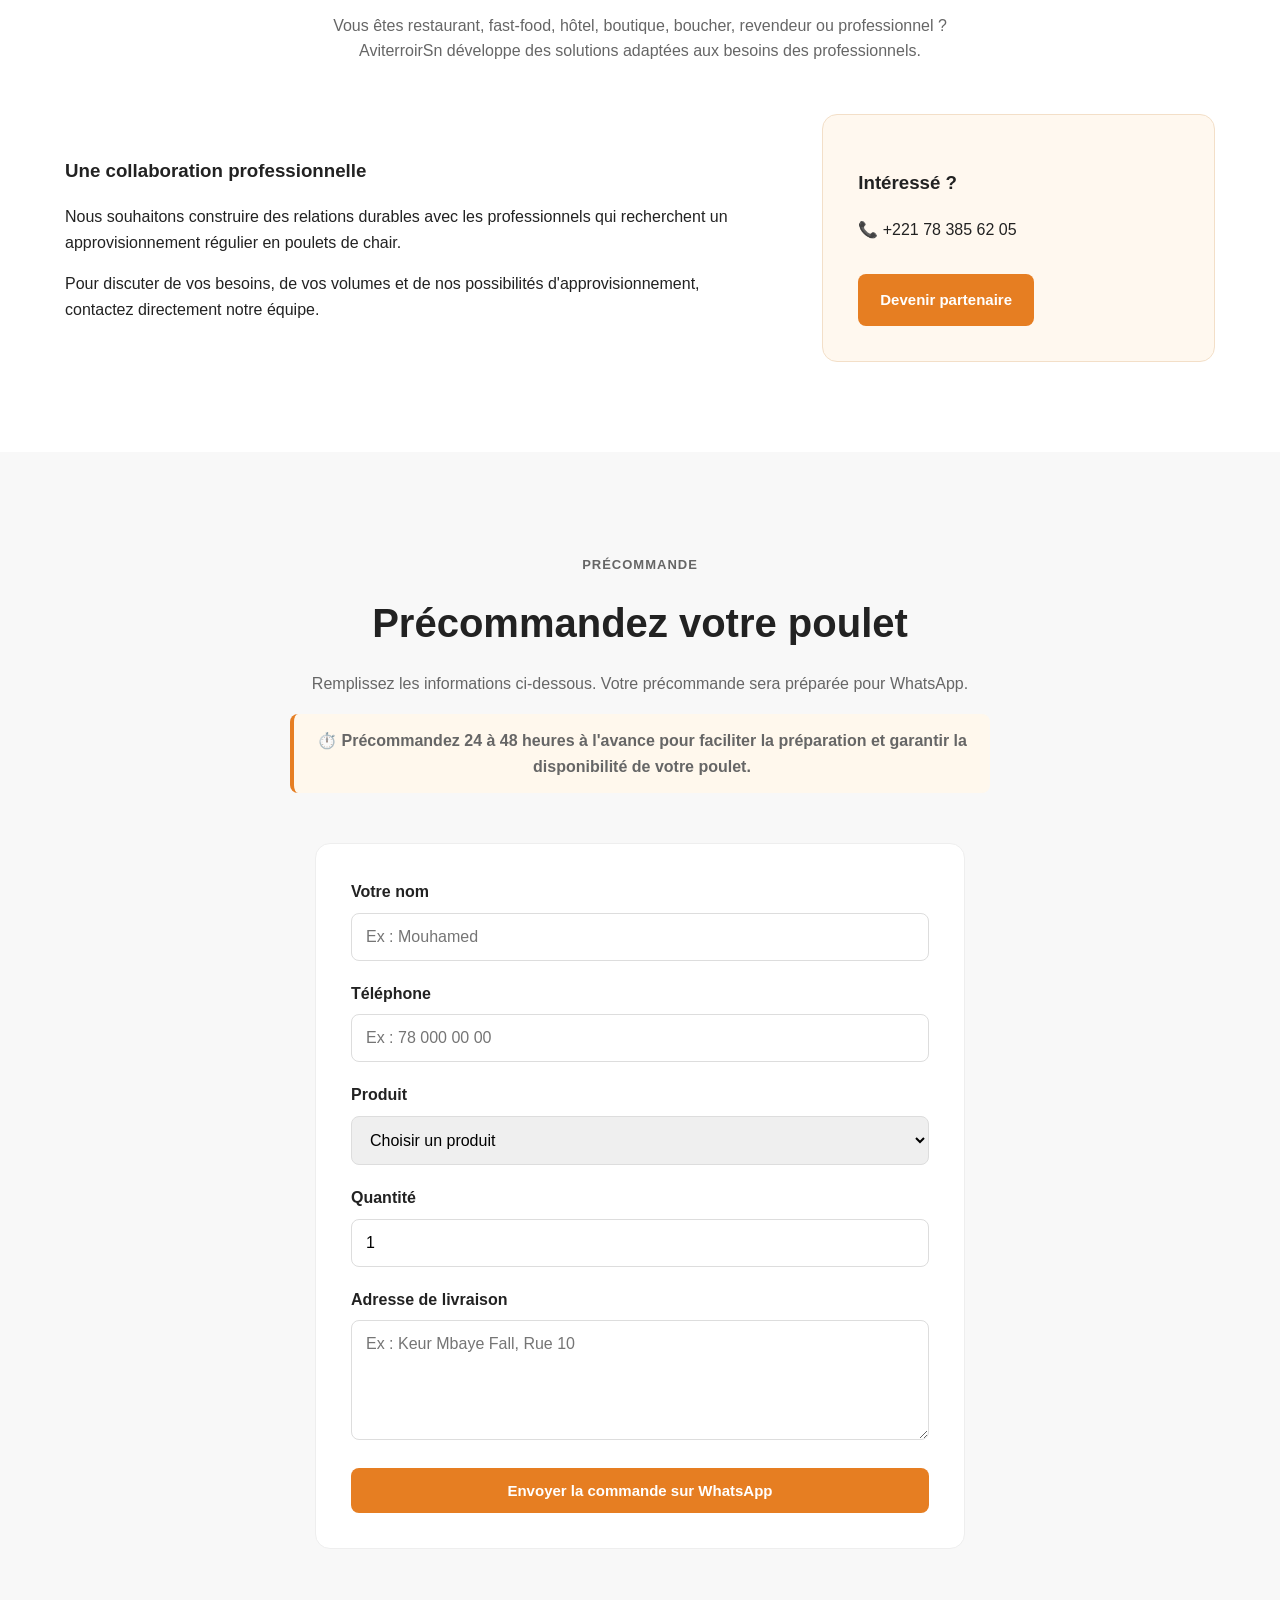
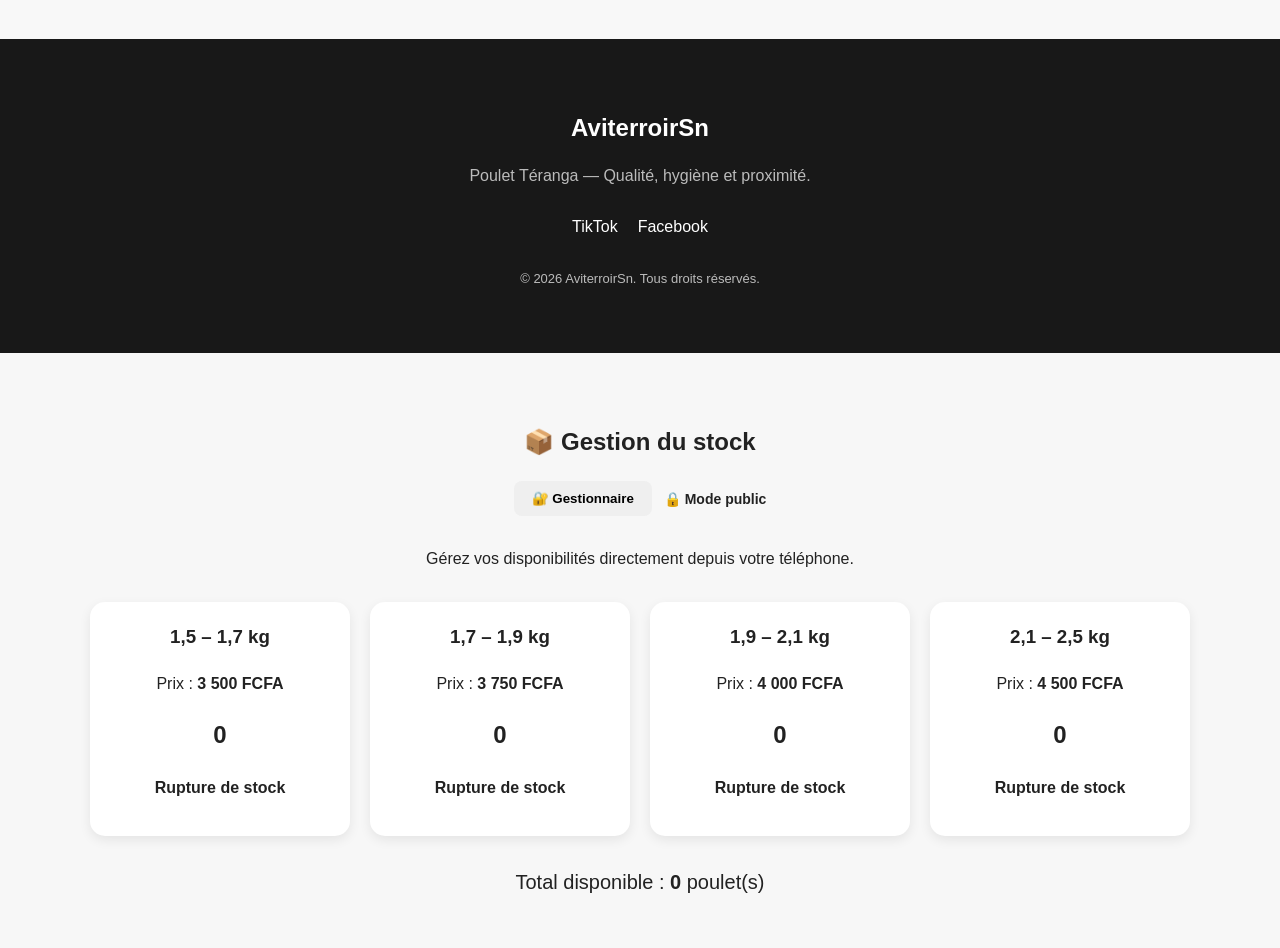
==== commit d3435694: "Ameliorer la presentation professionnelle du site" ====
--- a/index.html
+++ b/index.html
@@ -23,9 +23,11 @@
 
         <nav>
             <a href="#accueil">Accueil</a>
+            <a href="#apropos">L'entreprise</a>
             <a href="#produits">Produits</a>
-            <a href="#apropos">À propos</a>
-            <a href="#commande">Commander</a>
+            <a href="#commande">Précommande</a>
+            <a href="#partenaires">Partenaires</a>
+            <a href="#contact">Contact</a>
         </nav>
 
     </div>
@@ -42,6 +44,8 @@
         <div class="hero-text">
 
             <p class="badge">POULET TÉRANGA</p>
+
+            <p class="hero-year">Depuis 2024 • Élevage & commercialisation</p>
 
             <h1>
                 Du poulet de qualité,
@@ -157,7 +161,7 @@
         <div class="section-title">
 
             <p class="badge">
-                AVITERRROIRSN
+                AVITERROIRSN
             </p>
 
             <h2>
@@ -235,6 +239,8 @@
 
 <section id="apropos" class="section">
 
+    <div id="contact"></div>
+
     <div class="container about">
 
         <div>
@@ -248,19 +254,36 @@
             </h2>
 
             <p>
-                AviterroirSn est une entreprise spécialisée dans
-                l'élevage et la commercialisation de poulets de chair.
-            </p>
-
-            <p>
-                Notre objectif est de proposer des produits de qualité
-                tout en développant une relation de proximité avec
-                nos clients particuliers et professionnels.
-            </p>
-
-            <p>
-                Nous sommes basés à Keur Mbaye Fall, Rue 10,
-                et nous assurons des livraisons à Dakar et alentours.
+                Créée en 2024, AviterroirSn est une entreprise sénégalaise
+                spécialisée dans l'élevage et la commercialisation
+                de poulets de chair.
+            </p>
+
+            <p>
+                Notre ambition est de développer une marque avicole moderne,
+                accessible et proche de ses clients, en proposant des poulets
+                de qualité adaptés aux besoins des particuliers et des professionnels.
+            </p>
+
+            <h3>Notre vision</h3>
+
+            <p>
+                Construire une entreprise avicole sénégalaise capable de servir
+                les familles comme les restaurants, fast-foods, hôtels,
+                supermarchés, bouchers, revendeurs et autres professionnels.
+            </p>
+
+            <h3>Notre mission</h3>
+
+            <p>
+                Rendre accessible un poulet de qualité tout en développant
+                une activité avicole structurée, durable et créatrice de valeur au Sénégal.
+            </p>
+
+            <p>
+                Implantée à Keur Mbaye Fall, Rue 10, AviterroirSn propose ses
+                produits à Dakar et dans les zones environnantes, avec un service
+                de livraison permettant de commander simplement et rapidement.
             </p>
 
         </div>
@@ -299,6 +322,67 @@
 </section>
 
 
+<!-- PARTENAIRES -->
+
+<section id="partenaires" class="section">
+
+    <div class="container">
+
+        <div class="section-title">
+
+            <p class="badge">PARTENAIRES</p>
+
+            <h2>Devenir partenaire</h2>
+
+            <p>
+                Vous êtes restaurant, fast-food, hôtel, boutique, boucher,
+                revendeur ou professionnel ? AviterroirSn développe des
+                solutions adaptées aux besoins des professionnels.
+            </p>
+
+        </div>
+
+        <div class="about">
+
+            <div>
+                <h3>Une collaboration professionnelle</h3>
+
+                <p>
+                    Nous souhaitons construire des relations durables avec
+                    les professionnels qui recherchent un approvisionnement
+                    régulier en poulets de chair.
+                </p>
+
+                <p>
+                    Pour discuter de vos besoins, de vos volumes et de nos
+                    possibilités d'approvisionnement, contactez directement
+                    notre équipe.
+                </p>
+            </div>
+
+            <div class="contact-box">
+
+                <h3>Intéressé ?</h3>
+
+                <p>
+                    📞 +221 78 385 62 05
+                </p>
+
+                <a class="btn btn-primary"
+                   href="https://wa.me/221783856205"
+                   target="_blank">
+                    Devenir partenaire
+                </a>
+
+            </div>
+
+        </div>
+
+    </div>
+
+</section>
+
+
 <!-- COMMANDE -->
 
 <section id="commande" class="section order-section">
@@ -308,16 +392,21 @@
         <div class="section-title">
 
             <p class="badge">
-                COMMANDE
+                PRÉCOMMANDE
             </p>
 
             <h2>
-                Passez votre commande
+                Précommandez votre poulet
             </h2>
 
             <p>
                 Remplissez les informations ci-dessous.
-                Votre commande sera préparée pour WhatsApp.
+                Votre précommande sera préparée pour WhatsApp.
+            </p>
+
+            <p class="preorder-info">
+                ⏱️ Précommandez 24 à 48 heures à l'avance pour faciliter
+                la préparation et garantir la disponibilité de votre poulet.
             </p>
 
         </div>
--- a/style.css
+++ b/style.css
@@ -397,6 +397,21 @@
 
     .nav {
         min-height: 60px;
+        flex-wrap: wrap;
+        padding-top: 8px;
+        padding-bottom: 8px;
+    }
+
+    nav {
+        width: 100%;
+        justify-content: center;
+        flex-wrap: wrap;
+        gap: 12px 16px;
+        padding-bottom: 8px;
+    }
+
+    nav a {
+        font-size: 14px;
     }
 
     .logo img {
@@ -571,3 +586,23 @@
     font-weight: bold;
 }
 
+
+.hero-year {
+    margin: 0 0 14px;
+    font-size: 14px;
+    font-weight: 700;
+    letter-spacing: 0.4px;
+    color: #777;
+}
+
+
+.preorder-info {
+    margin: 18px 0 25px;
+    padding: 14px 18px;
+    background: #fff8ed;
+    border-left: 4px solid #e67e22;
+    border-radius: 8px;
+    font-weight: 600;
+    line-height: 1.6;
+}
+
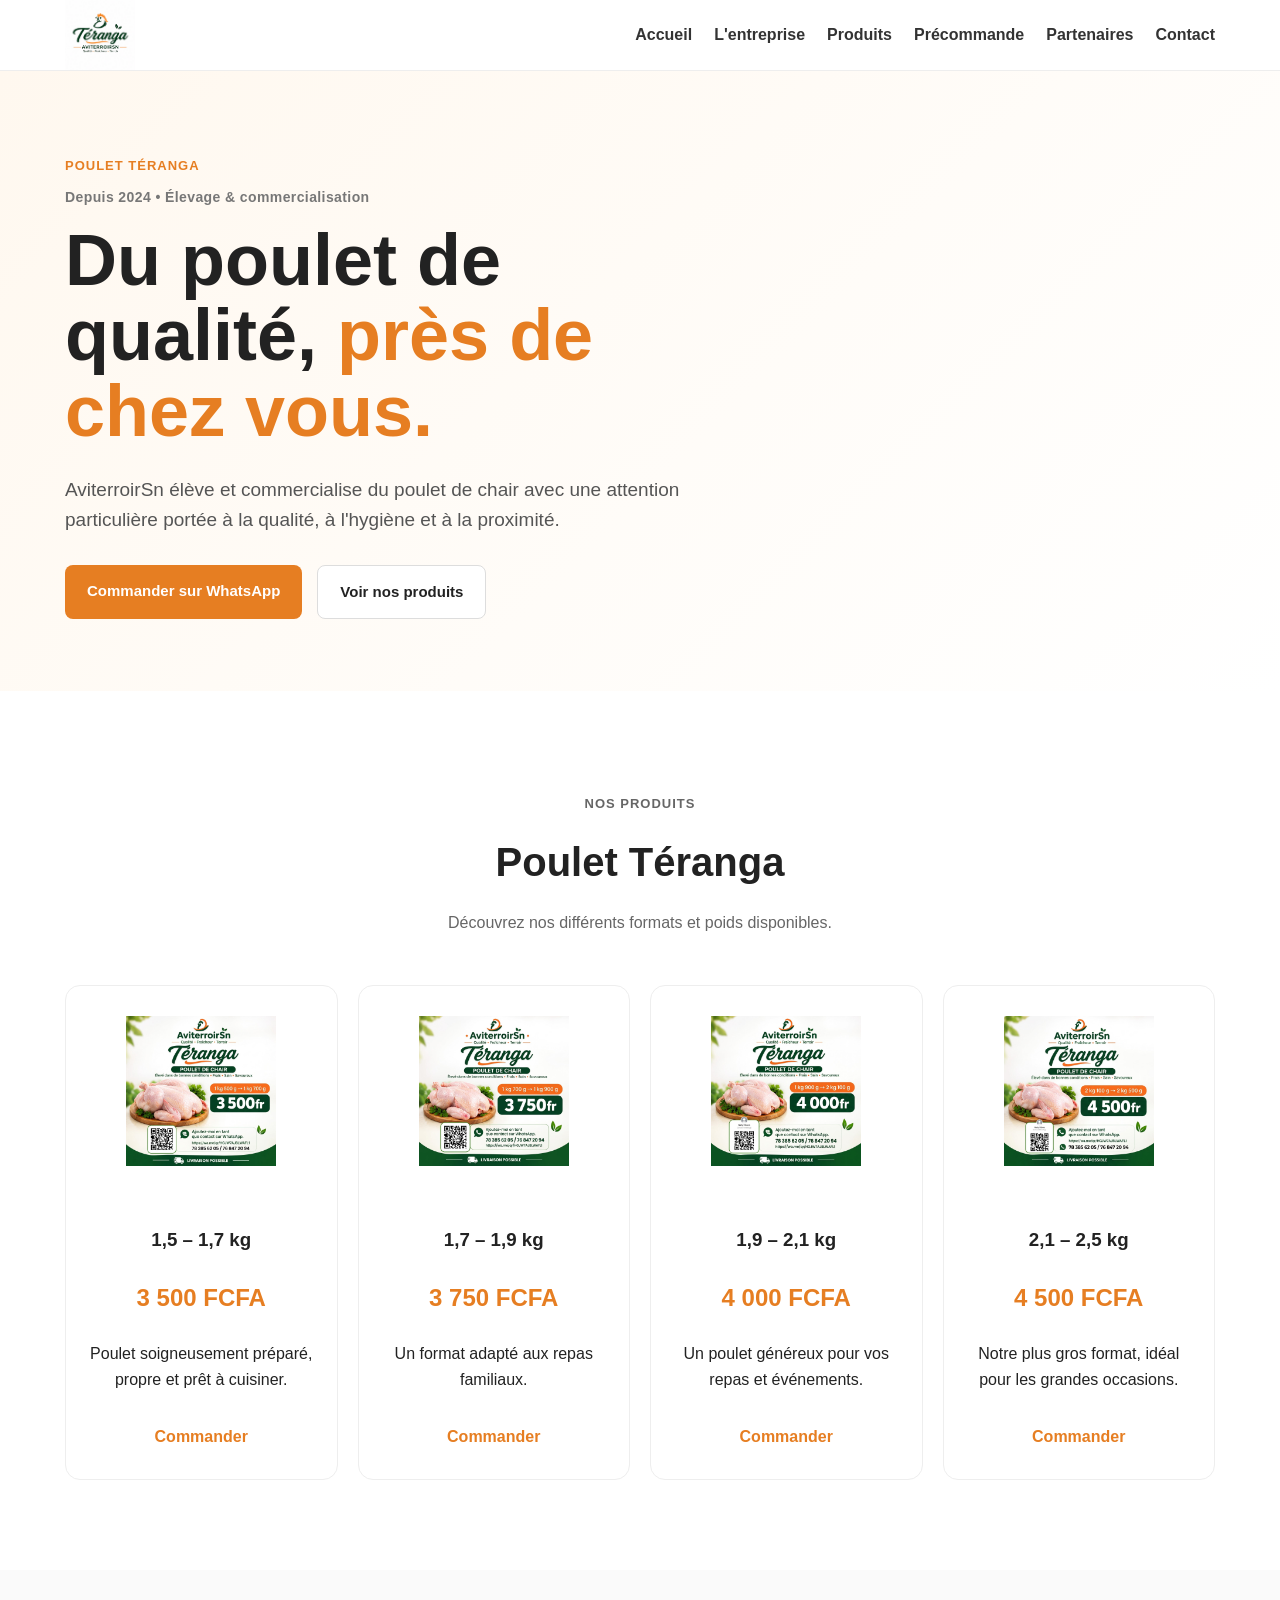
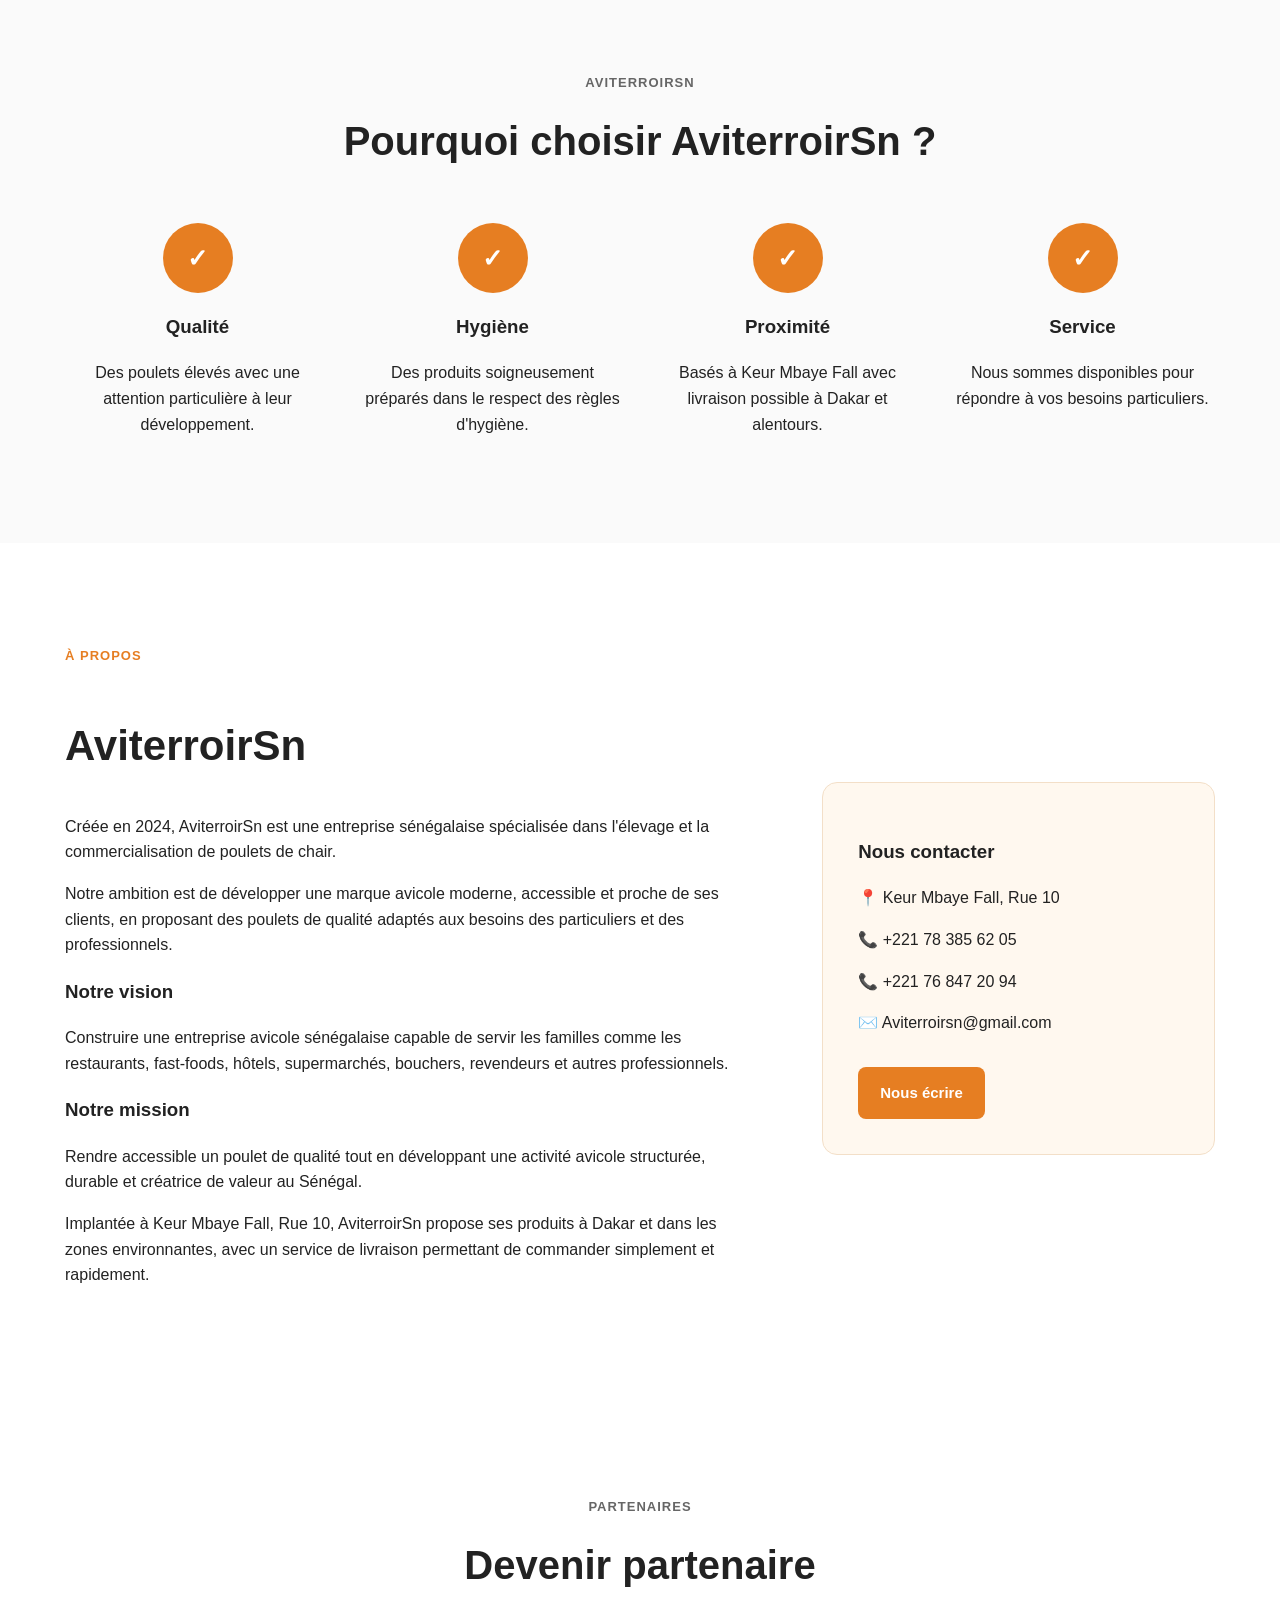
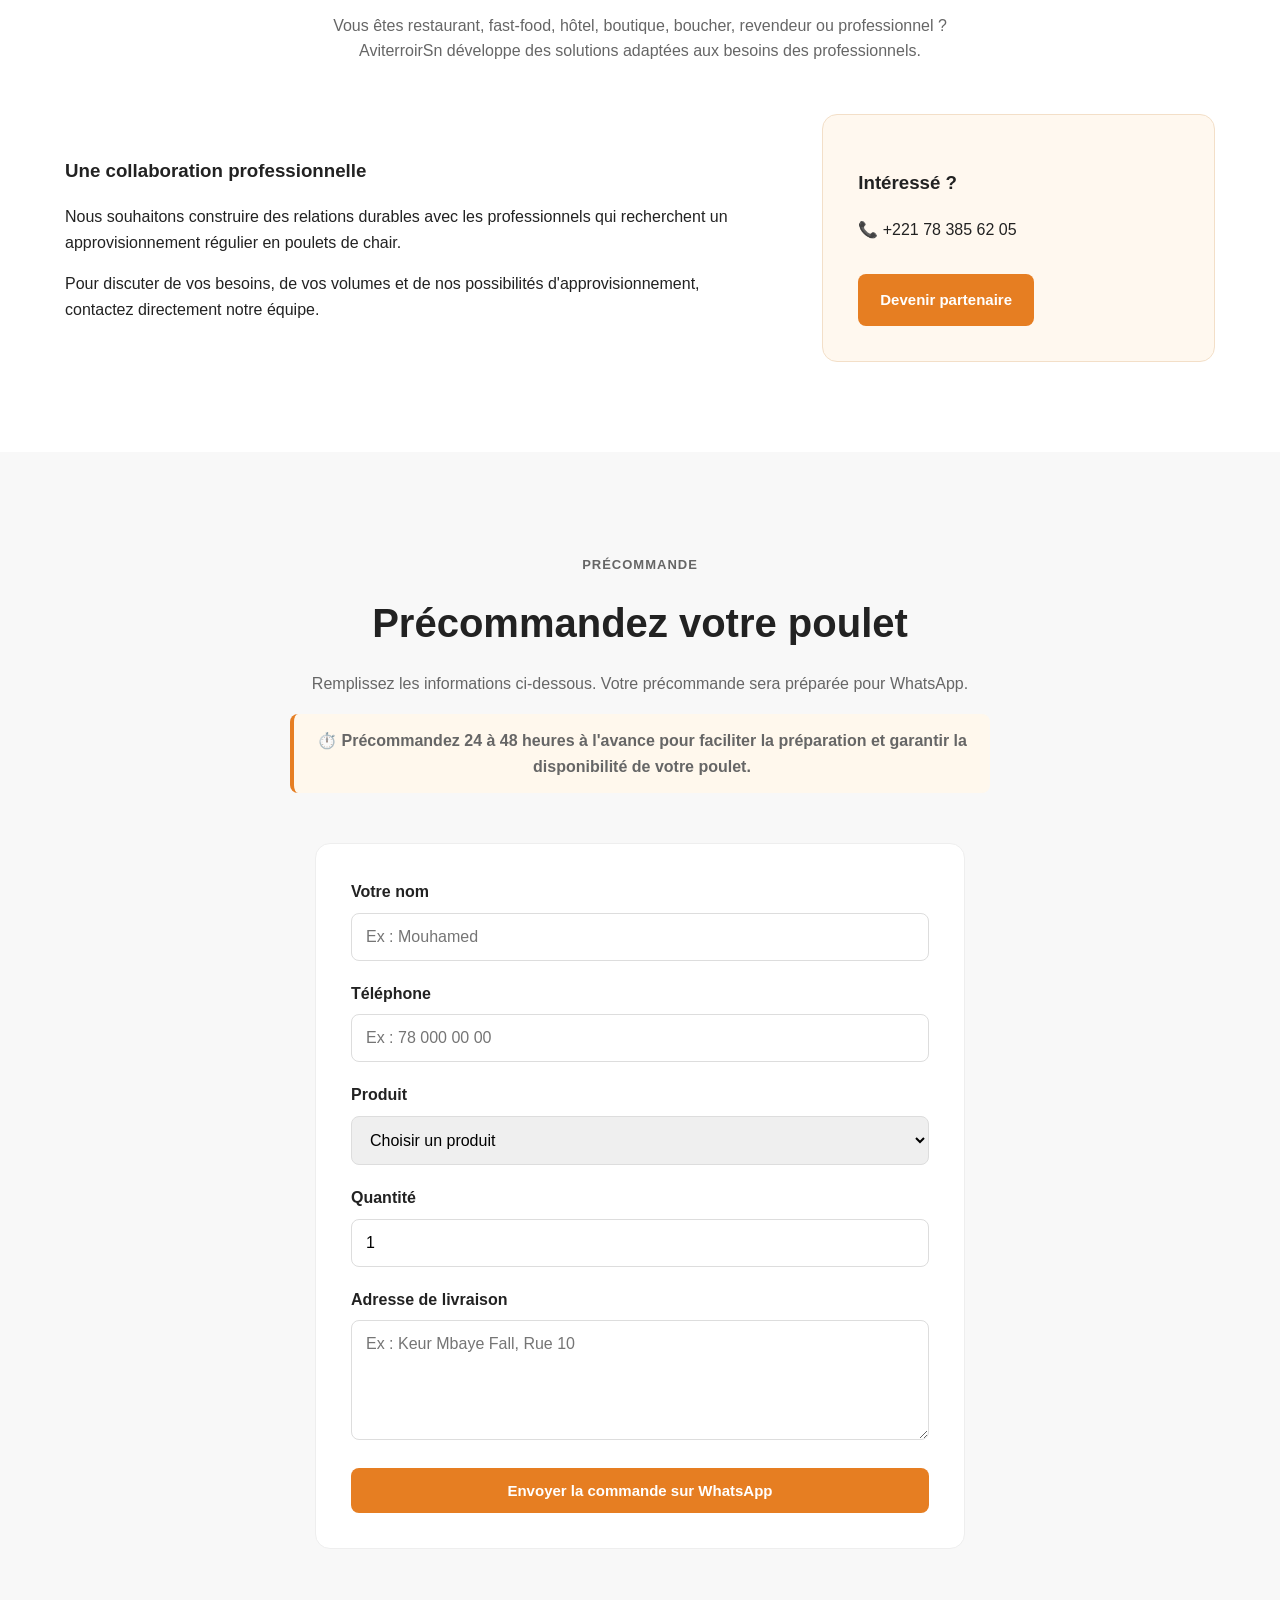
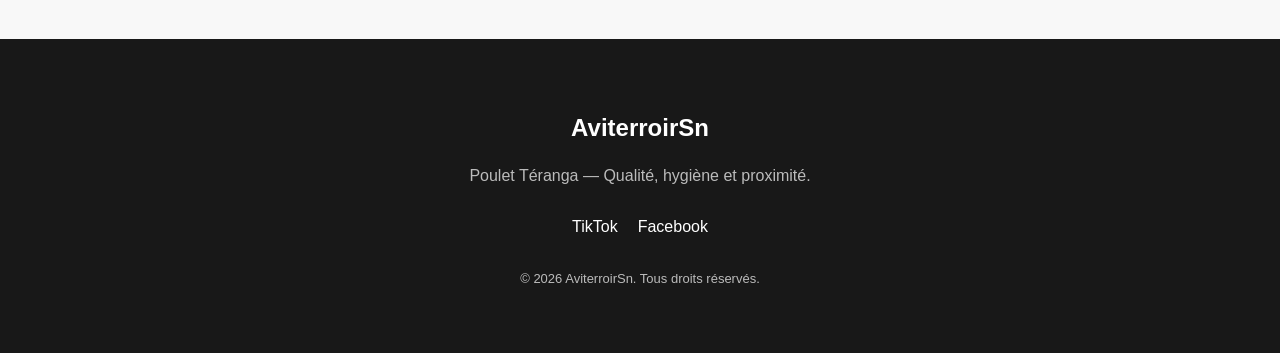
==== commit c5d7c9bf: "Separation public/admin: retire gestion-stock du site public" ====
--- a/index.html
+++ b/index.html
@@ -549,74 +549,7 @@
 <script src="script.js"></script>
 
 
-<section id="gestion-stock" class="stock-section">
-    <div class="stock-container">
-        <h2>📦 Gestion du stock</h2>
-
-        <div class="stock-admin">
-            <button type="button" id="admin-login">🔐 Gestionnaire</button>
-            <button type="button" id="admin-logout" style="display:none;">🔒 Verrouiller</button>
-            <span id="admin-status">Mode public</span>
-        </div>
-        <p class="stock-intro">Gérez vos disponibilités directement depuis votre téléphone.</p>
-
-        <div class="stock-grid">
-
-            <div class="stock-card">
-                <h3>1,5 – 1,7 kg</h3>
-                <p>Prix : <strong>3 500 FCFA</strong></p>
-                <div class="stock-quantity">
-                    <button type="button" onclick="modifierStock(0, -1)">−</button>
-                    <span id="stock-0">0</span>
-                    <button type="button" onclick="modifierStock(0, 1)">+</button>
-                </div>
-                <p id="etat-0" class="stock-etat">Rupture de stock</p>
-            </div>
-
-            <div class="stock-card">
-                <h3>1,7 – 1,9 kg</h3>
-                <p>Prix : <strong>3 750 FCFA</strong></p>
-                <div class="stock-quantity">
-                    <button type="button" onclick="modifierStock(1, -1)">−</button>
-                    <span id="stock-1">0</span>
-                    <button type="button" onclick="modifierStock(1, 1)">+</button>
-                </div>
-                <p id="etat-1" class="stock-etat">Rupture de stock</p>
-            </div>
-
-            <div class="stock-card">
-                <h3>1,9 – 2,1 kg</h3>
-                <p>Prix : <strong>4 000 FCFA</strong></p>
-                <div class="stock-quantity">
-                    <button type="button" onclick="modifierStock(2, -1)">−</button>
-                    <span id="stock-2">0</span>
-                    <button type="button" onclick="modifierStock(2, 1)">+</button>
-                </div>
-                <p id="etat-2" class="stock-etat">Rupture de stock</p>
-            </div>
-
-            <div class="stock-card">
-                <h3>2,1 – 2,5 kg</h3>
-                <p>Prix : <strong>4 500 FCFA</strong></p>
-                <div class="stock-quantity">
-                    <button type="button" onclick="modifierStock(3, -1)">−</button>
-                    <span id="stock-3">0</span>
-                    <button type="button" onclick="modifierStock(3, 1)">+</button>
-                </div>
-                <p id="etat-3" class="stock-etat">Rupture de stock</p>
-            </div>
-
-        </div>
-
-        <div class="stock-total">
-            Total disponible : <strong id="stock-total">0</strong> poulet(s)
-        </div>
-
-        <button type="button" class="stock-reset" onclick="reinitialiserStock()">
-            Réinitialiser le stock
-        </button>
-    </div>
-</section>
+
 
 </body>
 </html>
